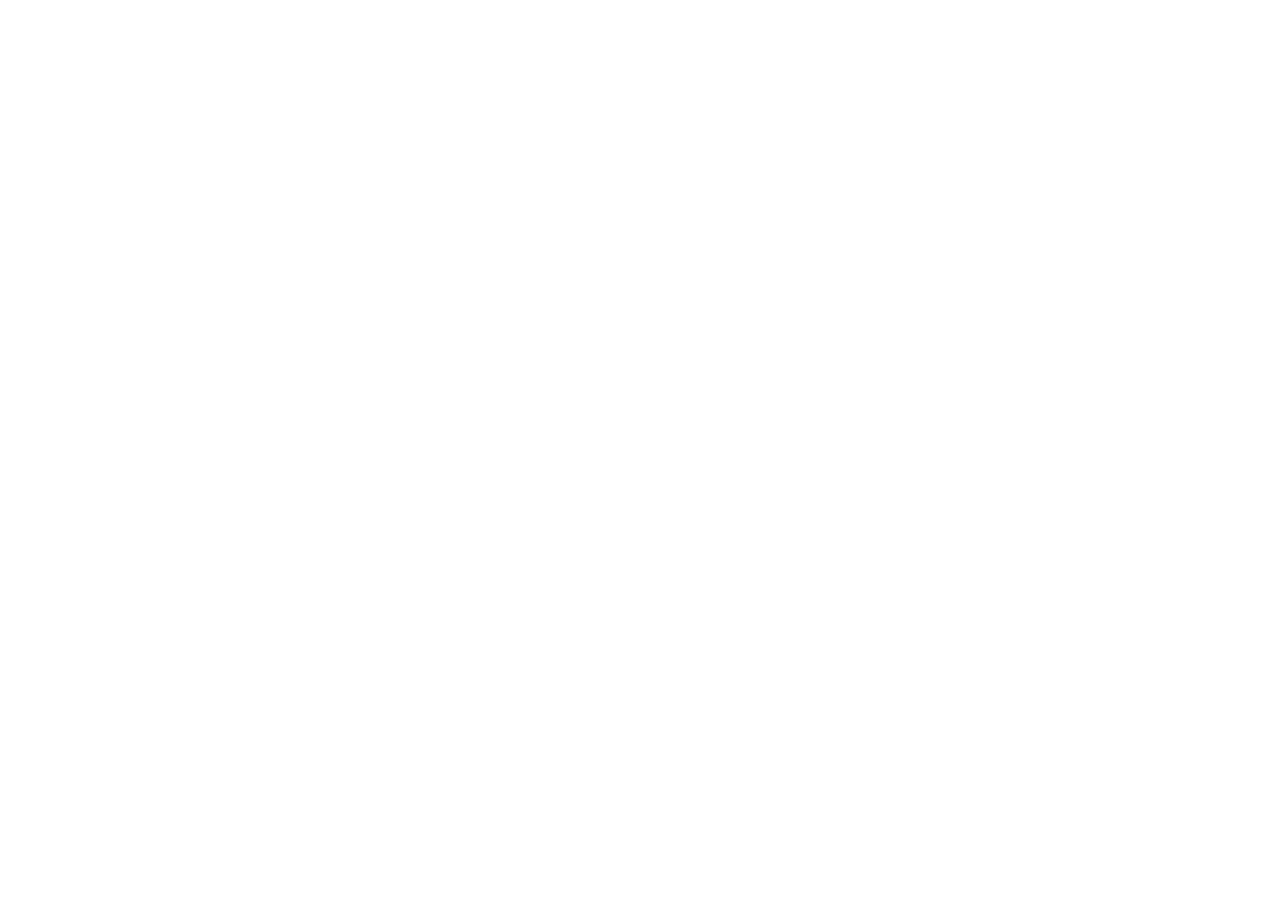
==== page/descripcionPokemon.html @ 5a1c394a "agregamos estructura de pagina pokeDex" ====
<!DOCTYPE html>
<html lang="es">
<head>
    <meta charset="UTF-8">
    <meta http-equiv="X-UA-Compatible" content="IE=edge">
    <meta name="viewport" content="width=device-width, initial-scale=1.0">
    <meta name="description" content="pagina de PokeDex">
    <meta name="keybords" content="Pokemon, pikachu, ash, pokedex, agregar mas  ">
    <meta name="author" content="Rusco German André, Garcia Moya Priscila Belen, Ramos Emilia Belen, Romero Uro, Juan Gerardo">
    <title>PokeDex</title>
</head>
<body>
    <header></header>
    <main></main>
    <footer></footer>
</body>
</html>
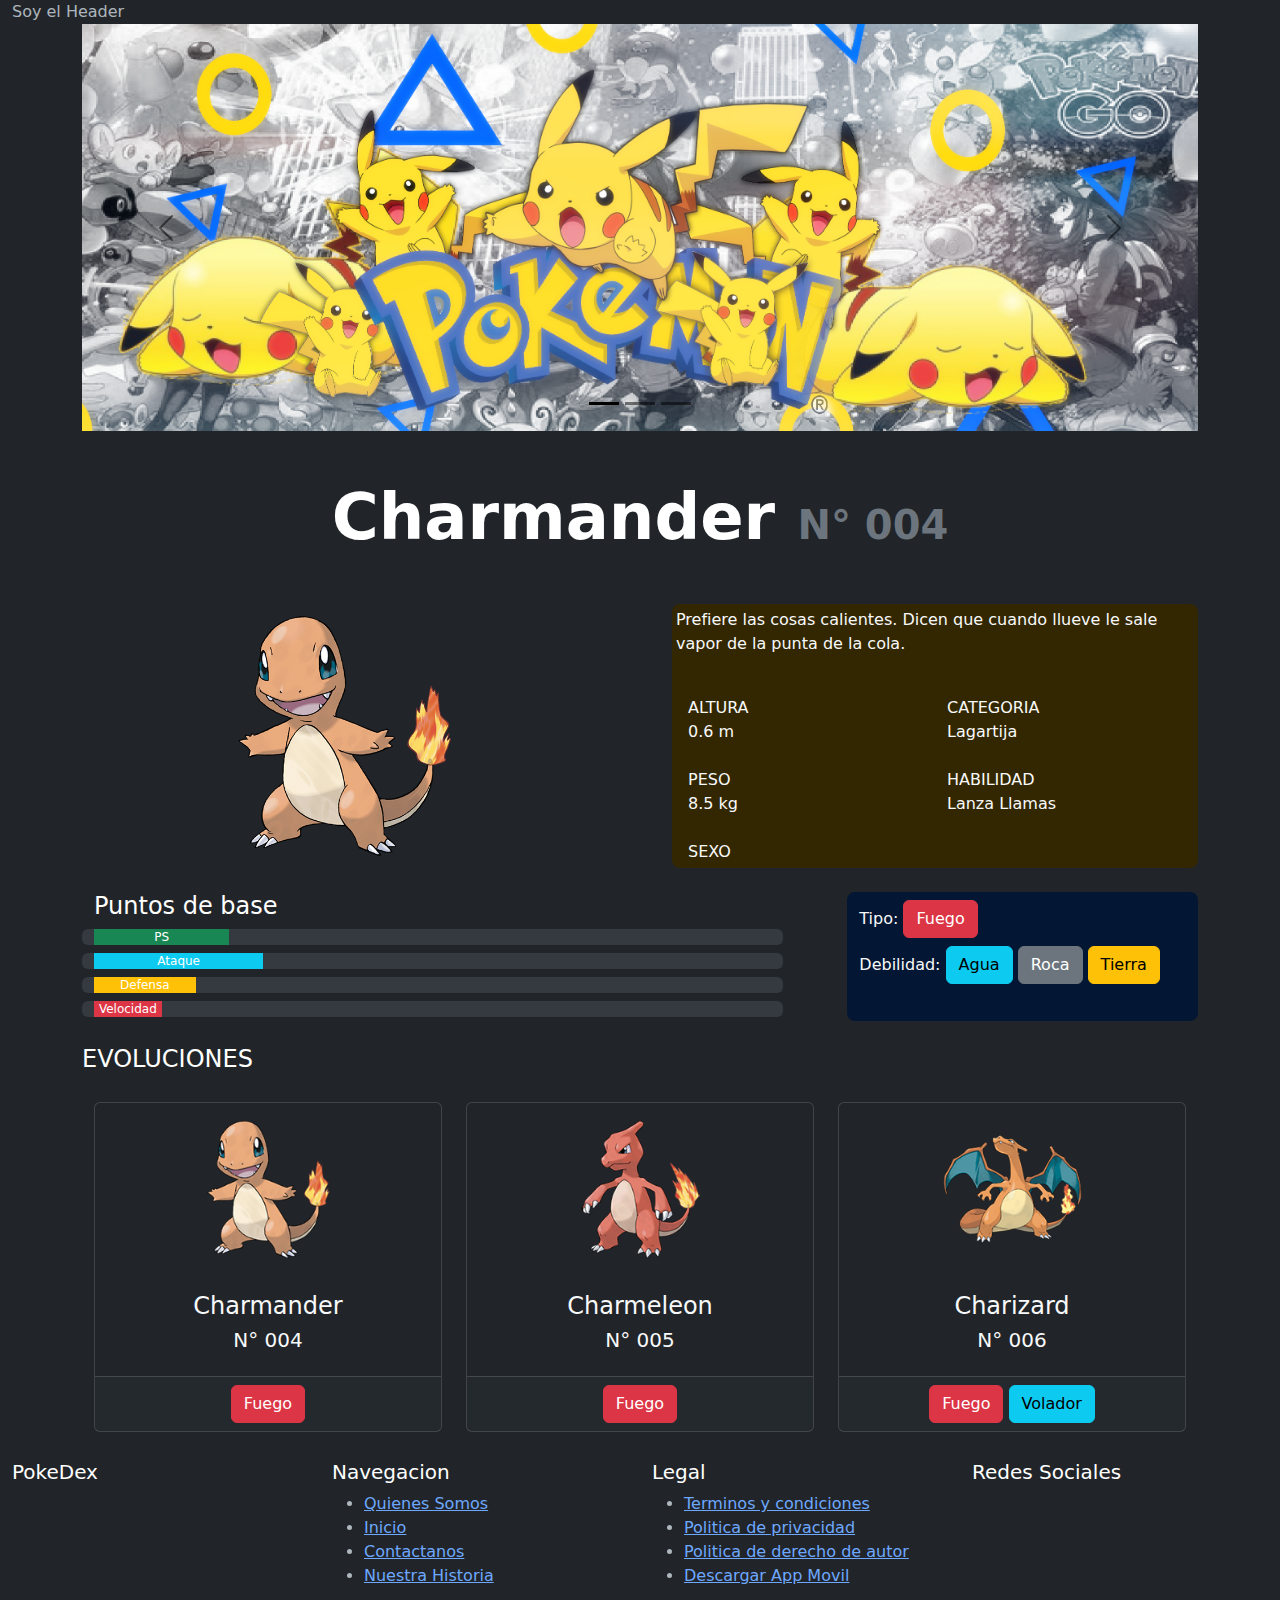
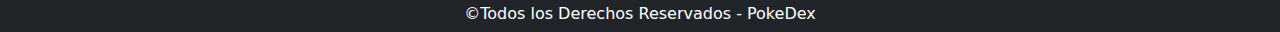
==== commit b3888984: "agregando Banner, los detalles del pokemon, animación pasando por su imagen y sus evoluciones" ====
--- a/page/descripcionPokemon.html
+++ b/page/descripcionPokemon.html
@@ -1,17 +1,346 @@
 <!DOCTYPE html>
-<html lang="es">
-<head>
-    <meta charset="UTF-8">
-    <meta http-equiv="X-UA-Compatible" content="IE=edge">
-    <meta name="viewport" content="width=device-width, initial-scale=1.0">
-    <meta name="description" content="pagina de PokeDex">
-    <meta name="keybords" content="Pokemon, pikachu, ash, pokedex, agregar mas  ">
-    <meta name="author" content="Rusco German André, Garcia Moya Priscila Belen, Ramos Emilia Belen, Romero Uro, Juan Gerardo">
+<html lang="es" data-bs-theme="dark">
+  <head>
+    <meta charset="UTF-8" />
+    <meta http-equiv="X-UA-Compatible" content="IE=edge" />
+    <meta name="viewport" content="width=device-width, initial-scale=1.0" />
+    <meta name="description" content="pagina de PokeDex" />
+    <meta
+      name="keybords"
+      content="Pokemon, pikachu, ash, pokedex, agregar mas  "
+    />
+    <meta
+      name="author"
+      content="Rusco German André, Garcia Moya Priscila Belen, Ramos Emilia Belen, Romero Uro, Juan Gerardo"
+    />
     <title>PokeDex</title>
-</head>
-<body>
-    <header></header>
-    <main></main>
-    <footer></footer>
-</body>
-</html>+    <link rel="stylesheet" href="/css/bootstrap.min.css" />
+    <link rel="stylesheet" href="/css/styles.css" />
+  </head>
+  <body>
+    <header class="container-fluid">Soy el Header</header>
+
+    <main class="container">
+      <!--Carrousel-->
+      <section id="carousel" class="carousel slide">
+        <div class="carousel-indicators">
+          <button
+            type="button"
+            data-bs-target="#carousel"
+            data-bs-slide-to="0"
+            class="active"
+            aria-current="true"
+            aria-label="Slide 1"
+          ></button>
+          <button
+            type="button"
+            data-bs-target="#carousel"
+            data-bs-slide-to="1"
+            aria-label="Slide 2"
+          ></button>
+          <button
+            type="button"
+            data-bs-target="#carousel"
+            data-bs-slide-to="2"
+            aria-label="Slide 3"
+          ></button>
+        </div>
+        <div class="carousel-inner">
+          <div class="carousel-item active">
+            <img
+              src="/img/detallesPokemonCharmander/carrousel2.png"
+              class="d-block w-100 card-img"
+              alt="imagen banner 1"
+            />
+          </div>
+          <div class="carousel-item">
+            <img
+              src="/img/detallesPokemonCharmander/carrousel1.jpg"
+              class="d-block w-100 card-img"
+              alt="imagen banner 2"
+            />
+          </div>
+          <div class="carousel-item">
+            <img
+              src="/img/detallesPokemonCharmander/carrousel3.jpg"
+              class="d-block w-100 card-img"
+              alt="imagen banner 3"
+            />
+          </div>
+        </div>
+        <button
+          class="carousel-control-prev"
+          type="button"
+          data-bs-target="#carousel"
+          data-bs-slide="prev"
+        >
+          <span class="carousel-control-prev-icon" aria-hidden="true"></span>
+          <span class="visually-hidden">Previous</span>
+        </button>
+        <button
+          class="carousel-control-next"
+          type="button"
+          data-bs-target="#carousel"
+          data-bs-slide="next"
+        >
+          <span class="carousel-control-next-icon" aria-hidden="true"></span>
+          <span class="visually-hidden">Next</span>
+        </button>
+      </section>
+      <h2 class="pokemon-heading">
+        Charmander
+        <span class="text-secondary text-secondary fs-1"> N° 004</span>
+      </h2>
+      <section class="pokemon-grid mb-4">
+        <div class="hoverable">
+          <img
+            class="card-img img-charmander"
+            src="/img/detallesPokemonCharmander/charmander.png"
+            alt="imagen pokemon"
+          />
+        </div>
+        <article
+          class="pokemon-contenido text-light bg-warning-subtle rounded-3 p-1"
+        >
+          <p>
+            Prefiere las cosas calientes. Dicen que cuando llueve le sale vapor
+            de la punta de la cola.
+          </p>
+
+          <div class="container text-start">
+            <div class="row">
+              <div class="col-6">
+                <p class="d-block mb-0 mt-4 text-uppercase">
+                  Altura <i class="bi bi-rulers"></i>
+                </p>
+                0.6 m
+              </div>
+              <div class="col-6">
+                <p class="d-block mb-0 mt-4 text-uppercase">Categoria</p>
+                Lagartija
+              </div>
+
+              <div class="w-100"></div>
+
+              <div class="col-6">
+                <p class="d-block mb-0 mt-4 text-uppercase">
+                  Peso <i class="bi bi-calendar"></i>
+                </p>
+                8.5 kg
+              </div>
+              <div class="col-6">
+                <p class="d-block mb-0 mt-4 text-uppercase">Habilidad</p>
+                Lanza Llamas
+              </div>
+              <div class="w-100"></div>
+              <div class="col-12">
+                <p class="d-block mb-0 mt-4 text-uppercase">Sexo</p>
+                <i class="bi bi-gender-female"></i>
+                <i class="bi bi-gender-male"></i>
+              </div>
+            </div>
+          </div>
+        </article>
+      </section>
+      <section class="pokemonSkills-grid text-light">
+        <article class="container">
+          <h4>Puntos de base</h4>
+          <div class="row">
+            <div
+              class="progress col-12 mb-1"
+              role="progressbar"
+              aria-label="Success example"
+              aria-valuenow="25"
+              aria-valuemin="0"
+              aria-valuemax="100"
+            >
+              <div class="progress-bar bg-success" style="width: 20%">PS</div>
+            </div>
+            <div
+              class="progress col-12 my-1"
+              role="progressbar"
+              aria-label="Info example"
+              aria-valuenow="50"
+              aria-valuemin="0"
+              aria-valuemax="100"
+            >
+              <div class="progress-bar bg-info" style="width: 25%">Ataque</div>
+            </div>
+            <div
+              class="progress col-12 my-1"
+              role="progressbar"
+              aria-label="Warning example"
+              aria-valuenow="75"
+              aria-valuemin="0"
+              aria-valuemax="100"
+            >
+              <div class="progress-bar bg-warning" style="width: 15%">
+                Defensa
+              </div>
+            </div>
+            <div
+              class="progress col-12 my-1"
+              role="progressbar"
+              aria-label="Danger example"
+              aria-valuenow="100"
+              aria-valuemin="0"
+              aria-valuemax="100"
+            >
+              <div class="progress-bar bg-danger" style="width: 10%">
+                Velocidad
+              </div>
+            </div>
+          </div>
+        </article>
+        <article class="pokemon-contenido rounded-3 bg-primary-subtle">
+          <div class="container text-start">
+            <div class="row">
+              <div class="col-12">
+                <p class="d-block mb-0 mt-2">
+                  Tipo:
+                  <input
+                    class="btn btn-danger sinCursor"
+                    type="button"
+                    value="Fuego"
+                  />
+                </p>
+              </div>
+
+              <div class="w-100"></div>
+
+              <div class="col-12">
+                <p class="d-block mb-0 mt-2">
+                  Debilidad:
+                  <input
+                    class="btn btn-info sinCursor"
+                    type="button"
+                    value="Agua"
+                  />
+                  <input
+                    class="btn btn-secondary sinCursor"
+                    type="button"
+                    value="Roca"
+                  />
+                  <input
+                    class="btn btn-warning sinCursor"
+                    type="button"
+                    value="Tierra"
+                  />
+                </p>
+              </div>
+            </div>
+          </div>
+        </article>
+      </section>
+
+      <section class="card-group text-center mb-4">
+        <h4 class="mt-4 mb-5 text-uppercase">Evoluciones</h4>
+        <div class="container">
+          <div class="row g-4">
+            <article class="col-12 col-sm-6 col-lg-4 my-1">
+              <div class="card">
+                <img
+                  src="/img/detallesPokemonCharmander/charmanderEvolucion.png"
+                  class="card-img-top img-evoluciones"
+                  alt="imagen charmander evolucion"
+                />
+                <div class="card-body">
+                  <h4 class="card-title text-light">Charmander</h4>
+                  <h5 class="text-light">N° 004</h5>
+                </div>
+                <div class="card-footer">
+                  <input
+                    class="btn btn-danger sinCursor"
+                    type="button"
+                    value="Fuego"
+                  />
+                </div>
+              </div>
+            </article>
+            <article class="col-12 col-sm-6 col-lg-4 my-1">
+              <div class="card">
+                <img
+                  src="/img/detallesPokemonCharmander/charmeleonEvolucion.png"
+                  class="card-img-top img-evoluciones"
+                  alt="imagen charmeleon evolucion"
+                />
+                <div class="card-body">
+                  <h4 class="card-title text-light">Charmeleon</h4>
+                  <h5 class="text-light">N° 005</h5>
+                </div>
+                <div class="card-footer">
+                  <input
+                    class="btn btn-danger sinCursor"
+                    type="button"
+                    value="Fuego"
+                  />
+                </div>
+              </div>
+            </article>
+            <article class="col-12 col-sm-6 col-lg-4 my-1">
+              <div class="card">
+                <img
+                  src="/img/detallesPokemonCharmander/charizardEvolucion.png"
+                  class="card-img-top img-evoluciones"
+                  alt="imagen charizard evolucion"
+                />
+                <div class="card-body">
+                  <h4 class="card-title text-light">Charizard</h4>
+                  <h5 class="text-light">N° 006</h5>
+                </div>
+                <div class="card-footer">
+                  <input
+                    class="btn btn-danger sinCursor"
+                    type="button"
+                    value="Fuego"
+                  />
+                  <input
+                    class="btn btn-info sinCursor"
+                    type="button"
+                    value="Volador"
+                  />
+                </div>
+              </div>
+            </article>
+          </div>
+        </div>
+      </section>
+    </main>
+    <footer>
+      <article class="container-fluid">
+        <aside class="row" id="cuerpoFooter">
+          <div class="col-xl-3">
+            <p class="h5">PokeDex</p>
+          </div>
+          <div class="col-xl-3">
+            <p class="h5">Navegacion</p>
+            <ul>
+              <li><a href="/page/quienesSomos.html">Quienes Somos</a></li>
+              <li><a href="/index.html">Inicio</a></li>
+              <li><a href="/page/error404.html">Contactanos</a></li>
+              <li><a href="/page/error404.html">Nuestra Historia</a></li>
+            </ul>
+          </div>
+          <div class="col-xl-3">
+            <p class="h5">Legal</p>
+            <ul>
+              <li><a href="/page/error404.html">Terminos y condiciones</a></li>
+              <li><a href="/page/error404.html">Politica de privacidad</a></li>
+              <li>
+                <a href="/page/error404.html">Politica de derecho de autor</a>
+              </li>
+              <li><a href="/page/error404.html">Descargar App Movil</a></li>
+            </ul>
+          </div>
+          <div class="col-xl-3">
+            <p class="h5">Redes Sociales</p>
+          </div>
+        </aside>
+        <aside class="row" id="copyrightFooter">
+          <p class="h6">&copy;Todos los Derechos Reservados - PokeDex</p>
+        </aside>
+      </article>
+    </footer>
+    <script src="/js/bootstrap.min.js"></script>
+  </body>
+</html>
--- a/css/styles.css
+++ b/css/styles.css
@@ -0,0 +1,100 @@
+body {
+  display: flex;
+  flex-direction: column;
+  min-height: 100vh;
+}
+
+main {
+  flex-grow: 1;
+}
+#Error404 {
+  display: flex;
+  justify-content: center;
+}
+#Error404 img {
+  width: 100%;
+  object-fit: cover;
+}
+#copyrightFooter {
+  text-align: center;
+  color: aliceblue;
+}
+
+/*================== Gerardo ===================================*/
+.sinCursor {
+  cursor: not-allowed;
+  pointer-events: none;
+}
+
+.card-img {
+  width: 100%;
+  object-fit: cover;
+}
+.img-charmander {
+  max-width: 70%;
+  margin: 0 auto;
+  display: none;
+}
+.img-evoluciones {
+  max-width: 50%;
+  margin: 0 auto;
+}
+[class*='-heading'] {
+  font-size: 4rem;
+  text-align: center;
+  font-weight: 700;
+  color: white;
+  margin: 3rem 0;
+}
+
+.pokemon-grid {
+  display: grid;
+  grid-template-columns: repeat(2, 1fr);
+  align-items: top;
+  gap: 4rem;
+}
+
+.pokemonSkills-grid {
+  display: grid;
+  grid-template-columns: 2fr 1fr;
+  align-items: top;
+  gap: 4rem;
+}
+
+.hoverable {
+  display: inline-block;
+  background: center url('/img/detallesPokemonCharmander/charmander.png')
+    no-repeat;
+  background-size: contain;
+}
+
+@media all and (min-width: 280px) and (max-width: 768px) {
+  .carousel {
+    display: none;
+  }
+  [class*='-heading'] {
+    font-size: 4rem;
+    text-align: center;
+    align-items: center;
+    font-weight: 400;
+    color: red;
+    margin: 3rem 0;
+  }
+  .pokemon-grid {
+    grid-template-columns: repeat(1, 1fr);
+  }
+  .pokemonSkills-grid {
+    grid-template-columns: repeat(1, 1fr);
+  }
+  .img-charmander {
+    max-width: 100%;
+    display: block;
+  }
+}
+
+@media all and (min-width: 769px) {
+  .hoverable:hover {
+    background-image: url('/img/detallesPokemonCharmander/lanzallamasCharmander.gif');
+  }
+}
+/*================== FIN Gerardo =================================*/
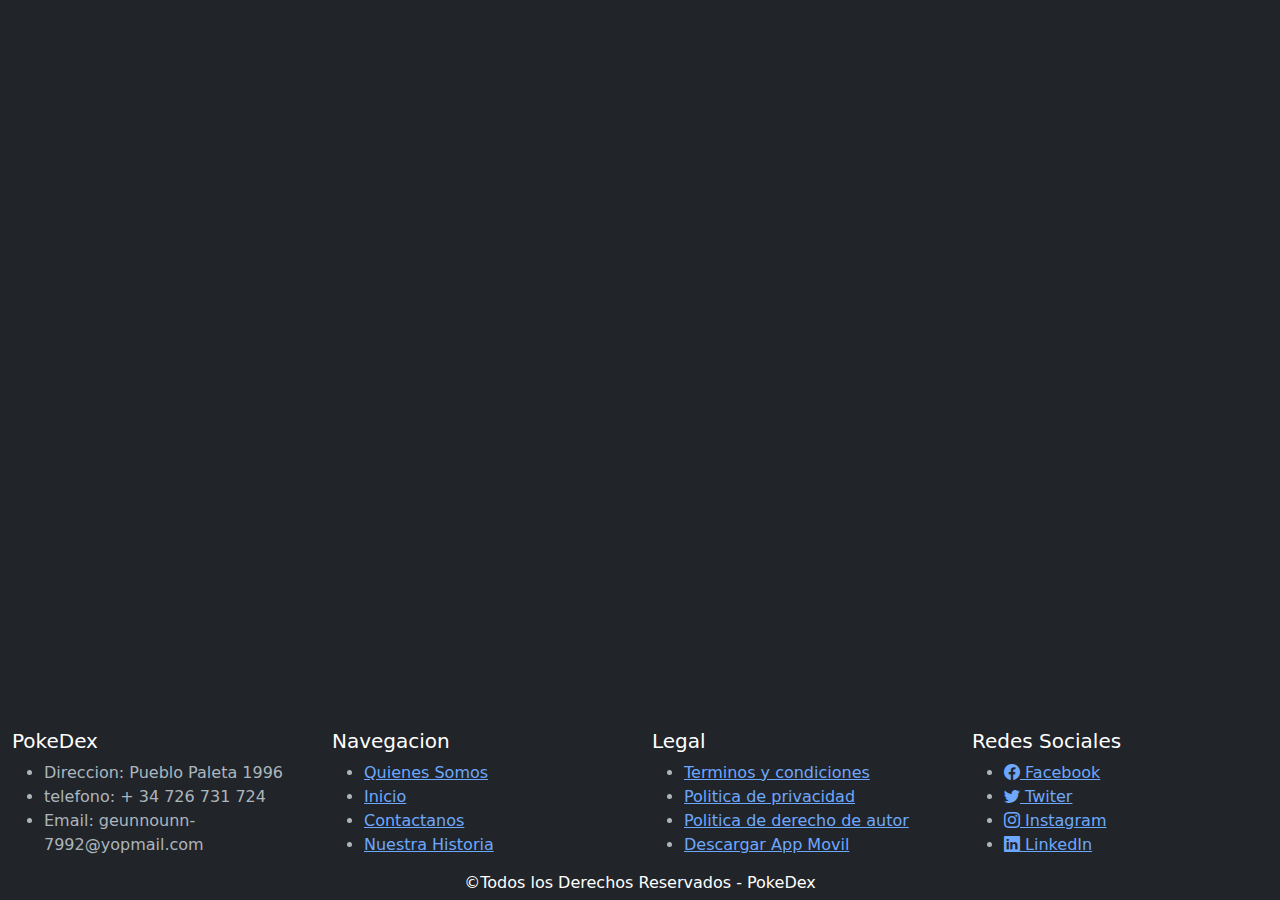
==== commit f6e321d3: "se agrego a todas las paginas el footer , dentro del footer se encuentran link que se dirigen al ind" ====
--- a/page/descripcionPokemon.html
+++ b/page/descripcionPokemon.html
@@ -1,346 +1,64 @@
 <!DOCTYPE html>
 <html lang="es" data-bs-theme="dark">
-  <head>
-    <meta charset="UTF-8" />
-    <meta http-equiv="X-UA-Compatible" content="IE=edge" />
-    <meta name="viewport" content="width=device-width, initial-scale=1.0" />
-    <meta name="description" content="pagina de PokeDex" />
-    <meta
-      name="keybords"
-      content="Pokemon, pikachu, ash, pokedex, agregar mas  "
-    />
-    <meta
-      name="author"
-      content="Rusco German André, Garcia Moya Priscila Belen, Ramos Emilia Belen, Romero Uro, Juan Gerardo"
-    />
+<head>
+    <meta charset="UTF-8">
+    <meta http-equiv="X-UA-Compatible" content="IE=edge">
+    <meta name="viewport" content="width=device-width, initial-scale=1.0">
+    <meta name="description" content="pagina de PokeDex">
+    <meta name="keybords" content="Pokemon, pikachu, ash, pokedex, agregar mas  ">
+    <meta name="author" content="Rusco German André, Garcia Moya Priscila Belen, Ramos Emilia Belen, Romero Uro, Juan Gerardo">
+    <link rel="stylesheet" href="/css/bootstrap.min.css" />
+    <link rel="stylesheet" href="https://cdn.jsdelivr.net/npm/bootstrap-icons@1.10.3/font/bootstrap-icons.css">
+    <link rel="stylesheet" href="/css/styles.css" />
     <title>PokeDex</title>
-    <link rel="stylesheet" href="/css/bootstrap.min.css" />
-    <link rel="stylesheet" href="/css/styles.css" />
-  </head>
-  <body>
-    <header class="container-fluid">Soy el Header</header>
-
-    <main class="container">
-      <!--Carrousel-->
-      <section id="carousel" class="carousel slide">
-        <div class="carousel-indicators">
-          <button
-            type="button"
-            data-bs-target="#carousel"
-            data-bs-slide-to="0"
-            class="active"
-            aria-current="true"
-            aria-label="Slide 1"
-          ></button>
-          <button
-            type="button"
-            data-bs-target="#carousel"
-            data-bs-slide-to="1"
-            aria-label="Slide 2"
-          ></button>
-          <button
-            type="button"
-            data-bs-target="#carousel"
-            data-bs-slide-to="2"
-            aria-label="Slide 3"
-          ></button>
-        </div>
-        <div class="carousel-inner">
-          <div class="carousel-item active">
-            <img
-              src="/img/detallesPokemonCharmander/carrousel2.png"
-              class="d-block w-100 card-img"
-              alt="imagen banner 1"
-            />
-          </div>
-          <div class="carousel-item">
-            <img
-              src="/img/detallesPokemonCharmander/carrousel1.jpg"
-              class="d-block w-100 card-img"
-              alt="imagen banner 2"
-            />
-          </div>
-          <div class="carousel-item">
-            <img
-              src="/img/detallesPokemonCharmander/carrousel3.jpg"
-              class="d-block w-100 card-img"
-              alt="imagen banner 3"
-            />
-          </div>
-        </div>
-        <button
-          class="carousel-control-prev"
-          type="button"
-          data-bs-target="#carousel"
-          data-bs-slide="prev"
-        >
-          <span class="carousel-control-prev-icon" aria-hidden="true"></span>
-          <span class="visually-hidden">Previous</span>
-        </button>
-        <button
-          class="carousel-control-next"
-          type="button"
-          data-bs-target="#carousel"
-          data-bs-slide="next"
-        >
-          <span class="carousel-control-next-icon" aria-hidden="true"></span>
-          <span class="visually-hidden">Next</span>
-        </button>
-      </section>
-      <h2 class="pokemon-heading">
-        Charmander
-        <span class="text-secondary text-secondary fs-1"> N° 004</span>
-      </h2>
-      <section class="pokemon-grid mb-4">
-        <div class="hoverable">
-          <img
-            class="card-img img-charmander"
-            src="/img/detallesPokemonCharmander/charmander.png"
-            alt="imagen pokemon"
-          />
-        </div>
-        <article
-          class="pokemon-contenido text-light bg-warning-subtle rounded-3 p-1"
-        >
-          <p>
-            Prefiere las cosas calientes. Dicen que cuando llueve le sale vapor
-            de la punta de la cola.
-          </p>
-
-          <div class="container text-start">
-            <div class="row">
-              <div class="col-6">
-                <p class="d-block mb-0 mt-4 text-uppercase">
-                  Altura <i class="bi bi-rulers"></i>
-                </p>
-                0.6 m
-              </div>
-              <div class="col-6">
-                <p class="d-block mb-0 mt-4 text-uppercase">Categoria</p>
-                Lagartija
-              </div>
-
-              <div class="w-100"></div>
-
-              <div class="col-6">
-                <p class="d-block mb-0 mt-4 text-uppercase">
-                  Peso <i class="bi bi-calendar"></i>
-                </p>
-                8.5 kg
-              </div>
-              <div class="col-6">
-                <p class="d-block mb-0 mt-4 text-uppercase">Habilidad</p>
-                Lanza Llamas
-              </div>
-              <div class="w-100"></div>
-              <div class="col-12">
-                <p class="d-block mb-0 mt-4 text-uppercase">Sexo</p>
-                <i class="bi bi-gender-female"></i>
-                <i class="bi bi-gender-male"></i>
-              </div>
-            </div>
-          </div>
-        </article>
-      </section>
-      <section class="pokemonSkills-grid text-light">
-        <article class="container">
-          <h4>Puntos de base</h4>
-          <div class="row">
-            <div
-              class="progress col-12 mb-1"
-              role="progressbar"
-              aria-label="Success example"
-              aria-valuenow="25"
-              aria-valuemin="0"
-              aria-valuemax="100"
-            >
-              <div class="progress-bar bg-success" style="width: 20%">PS</div>
-            </div>
-            <div
-              class="progress col-12 my-1"
-              role="progressbar"
-              aria-label="Info example"
-              aria-valuenow="50"
-              aria-valuemin="0"
-              aria-valuemax="100"
-            >
-              <div class="progress-bar bg-info" style="width: 25%">Ataque</div>
-            </div>
-            <div
-              class="progress col-12 my-1"
-              role="progressbar"
-              aria-label="Warning example"
-              aria-valuenow="75"
-              aria-valuemin="0"
-              aria-valuemax="100"
-            >
-              <div class="progress-bar bg-warning" style="width: 15%">
-                Defensa
-              </div>
-            </div>
-            <div
-              class="progress col-12 my-1"
-              role="progressbar"
-              aria-label="Danger example"
-              aria-valuenow="100"
-              aria-valuemin="0"
-              aria-valuemax="100"
-            >
-              <div class="progress-bar bg-danger" style="width: 10%">
-                Velocidad
-              </div>
-            </div>
-          </div>
-        </article>
-        <article class="pokemon-contenido rounded-3 bg-primary-subtle">
-          <div class="container text-start">
-            <div class="row">
-              <div class="col-12">
-                <p class="d-block mb-0 mt-2">
-                  Tipo:
-                  <input
-                    class="btn btn-danger sinCursor"
-                    type="button"
-                    value="Fuego"
-                  />
-                </p>
-              </div>
-
-              <div class="w-100"></div>
-
-              <div class="col-12">
-                <p class="d-block mb-0 mt-2">
-                  Debilidad:
-                  <input
-                    class="btn btn-info sinCursor"
-                    type="button"
-                    value="Agua"
-                  />
-                  <input
-                    class="btn btn-secondary sinCursor"
-                    type="button"
-                    value="Roca"
-                  />
-                  <input
-                    class="btn btn-warning sinCursor"
-                    type="button"
-                    value="Tierra"
-                  />
-                </p>
-              </div>
-            </div>
-          </div>
-        </article>
-      </section>
-
-      <section class="card-group text-center mb-4">
-        <h4 class="mt-4 mb-5 text-uppercase">Evoluciones</h4>
-        <div class="container">
-          <div class="row g-4">
-            <article class="col-12 col-sm-6 col-lg-4 my-1">
-              <div class="card">
-                <img
-                  src="/img/detallesPokemonCharmander/charmanderEvolucion.png"
-                  class="card-img-top img-evoluciones"
-                  alt="imagen charmander evolucion"
-                />
-                <div class="card-body">
-                  <h4 class="card-title text-light">Charmander</h4>
-                  <h5 class="text-light">N° 004</h5>
-                </div>
-                <div class="card-footer">
-                  <input
-                    class="btn btn-danger sinCursor"
-                    type="button"
-                    value="Fuego"
-                  />
-                </div>
-              </div>
+</head>
+<body>
+    <header></header>
+    <main></main>
+    <footer>
+        <section class="container-fluid">
+            <article  class="row" id="cuerpoFooter">
+                <aside class="col-xl-3  col-sm-3 col-md-3">
+                    <p class="h5">PokeDex</p>
+                    <ul>
+                      <li>Direccion: Pueblo Paleta 1996</li>
+                      <li> telefono: + 34 726 731 724</li>
+                      <li>Email: geunnounn-7992@yopmail.com</li>
+                    </ul>
+                </aside>
+                <aside class="col-xl-3 col-sm-3 col-md-3">
+                    <p class="h5"> Navegacion</p>
+                    <ul>
+                        <li><a href="./quienesSomos.html">Quienes Somos</a></li>
+                        <li><a href="../index.html">Inicio</a></li>
+                        <li><a href="./error404.html">Contactanos</a></li>
+                        <li><a href="./error404.html">Nuestra Historia</a></li>
+                    </ul>
+                </aside>
+                <aside class="col-xl-3 col-sm-3 col-md-3">
+                    <p class="h5">Legal</p>
+                    <ul>
+                        <li><a href="./error404.html">Terminos y condiciones</a></li>
+                        <li><a href="./error404.html">Politica de privacidad</a></li>
+                        <li><a href="./error404.html">Politica de derecho de autor</a></li>
+                        <li><a href="./error404.html">Descargar App Movil</a></li>
+                    </ul>
+                </aside>
+                <aside class="col-xl-3 col-sm-3 col-md-3">
+                    <p class="h5">Redes Sociales</p>
+                        <ul>
+                      <li><a href="./error404.html"><i class="bi bi-facebook"></i> Facebook</a></li>
+                      <li><a href="./error404.html"><i class="bi bi-twitter"></i> Twiter</a></li>
+                      <li><a href="./error404.html"><i class="bi bi-instagram"></i> Instagram</a></li>
+                      <li><a href="./error404.html"><i class="bi bi-linkedin"></i> LinkedIn</a></li>
+                    </ul>
+                </aside>
             </article>
-            <article class="col-12 col-sm-6 col-lg-4 my-1">
-              <div class="card">
-                <img
-                  src="/img/detallesPokemonCharmander/charmeleonEvolucion.png"
-                  class="card-img-top img-evoluciones"
-                  alt="imagen charmeleon evolucion"
-                />
-                <div class="card-body">
-                  <h4 class="card-title text-light">Charmeleon</h4>
-                  <h5 class="text-light">N° 005</h5>
-                </div>
-                <div class="card-footer">
-                  <input
-                    class="btn btn-danger sinCursor"
-                    type="button"
-                    value="Fuego"
-                  />
-                </div>
-              </div>
+            <article  class="row" id="copyrightFooter">
+               <p class="h6"> &copy;Todos los Derechos Reservados - PokeDex </p> 
             </article>
-            <article class="col-12 col-sm-6 col-lg-4 my-1">
-              <div class="card">
-                <img
-                  src="/img/detallesPokemonCharmander/charizardEvolucion.png"
-                  class="card-img-top img-evoluciones"
-                  alt="imagen charizard evolucion"
-                />
-                <div class="card-body">
-                  <h4 class="card-title text-light">Charizard</h4>
-                  <h5 class="text-light">N° 006</h5>
-                </div>
-                <div class="card-footer">
-                  <input
-                    class="btn btn-danger sinCursor"
-                    type="button"
-                    value="Fuego"
-                  />
-                  <input
-                    class="btn btn-info sinCursor"
-                    type="button"
-                    value="Volador"
-                  />
-                </div>
-              </div>
-            </article>
-          </div>
-        </div>
-      </section>
-    </main>
-    <footer>
-      <article class="container-fluid">
-        <aside class="row" id="cuerpoFooter">
-          <div class="col-xl-3">
-            <p class="h5">PokeDex</p>
-          </div>
-          <div class="col-xl-3">
-            <p class="h5">Navegacion</p>
-            <ul>
-              <li><a href="/page/quienesSomos.html">Quienes Somos</a></li>
-              <li><a href="/index.html">Inicio</a></li>
-              <li><a href="/page/error404.html">Contactanos</a></li>
-              <li><a href="/page/error404.html">Nuestra Historia</a></li>
-            </ul>
-          </div>
-          <div class="col-xl-3">
-            <p class="h5">Legal</p>
-            <ul>
-              <li><a href="/page/error404.html">Terminos y condiciones</a></li>
-              <li><a href="/page/error404.html">Politica de privacidad</a></li>
-              <li>
-                <a href="/page/error404.html">Politica de derecho de autor</a>
-              </li>
-              <li><a href="/page/error404.html">Descargar App Movil</a></li>
-            </ul>
-          </div>
-          <div class="col-xl-3">
-            <p class="h5">Redes Sociales</p>
-          </div>
-        </aside>
-        <aside class="row" id="copyrightFooter">
-          <p class="h6">&copy;Todos los Derechos Reservados - PokeDex</p>
-        </aside>
-      </article>
+        </section>
     </footer>
-    <script src="/js/bootstrap.min.js"></script>
-  </body>
-</html>
+    <script src="../js/bootstrap.min.js"></script>
+</body>
+</html>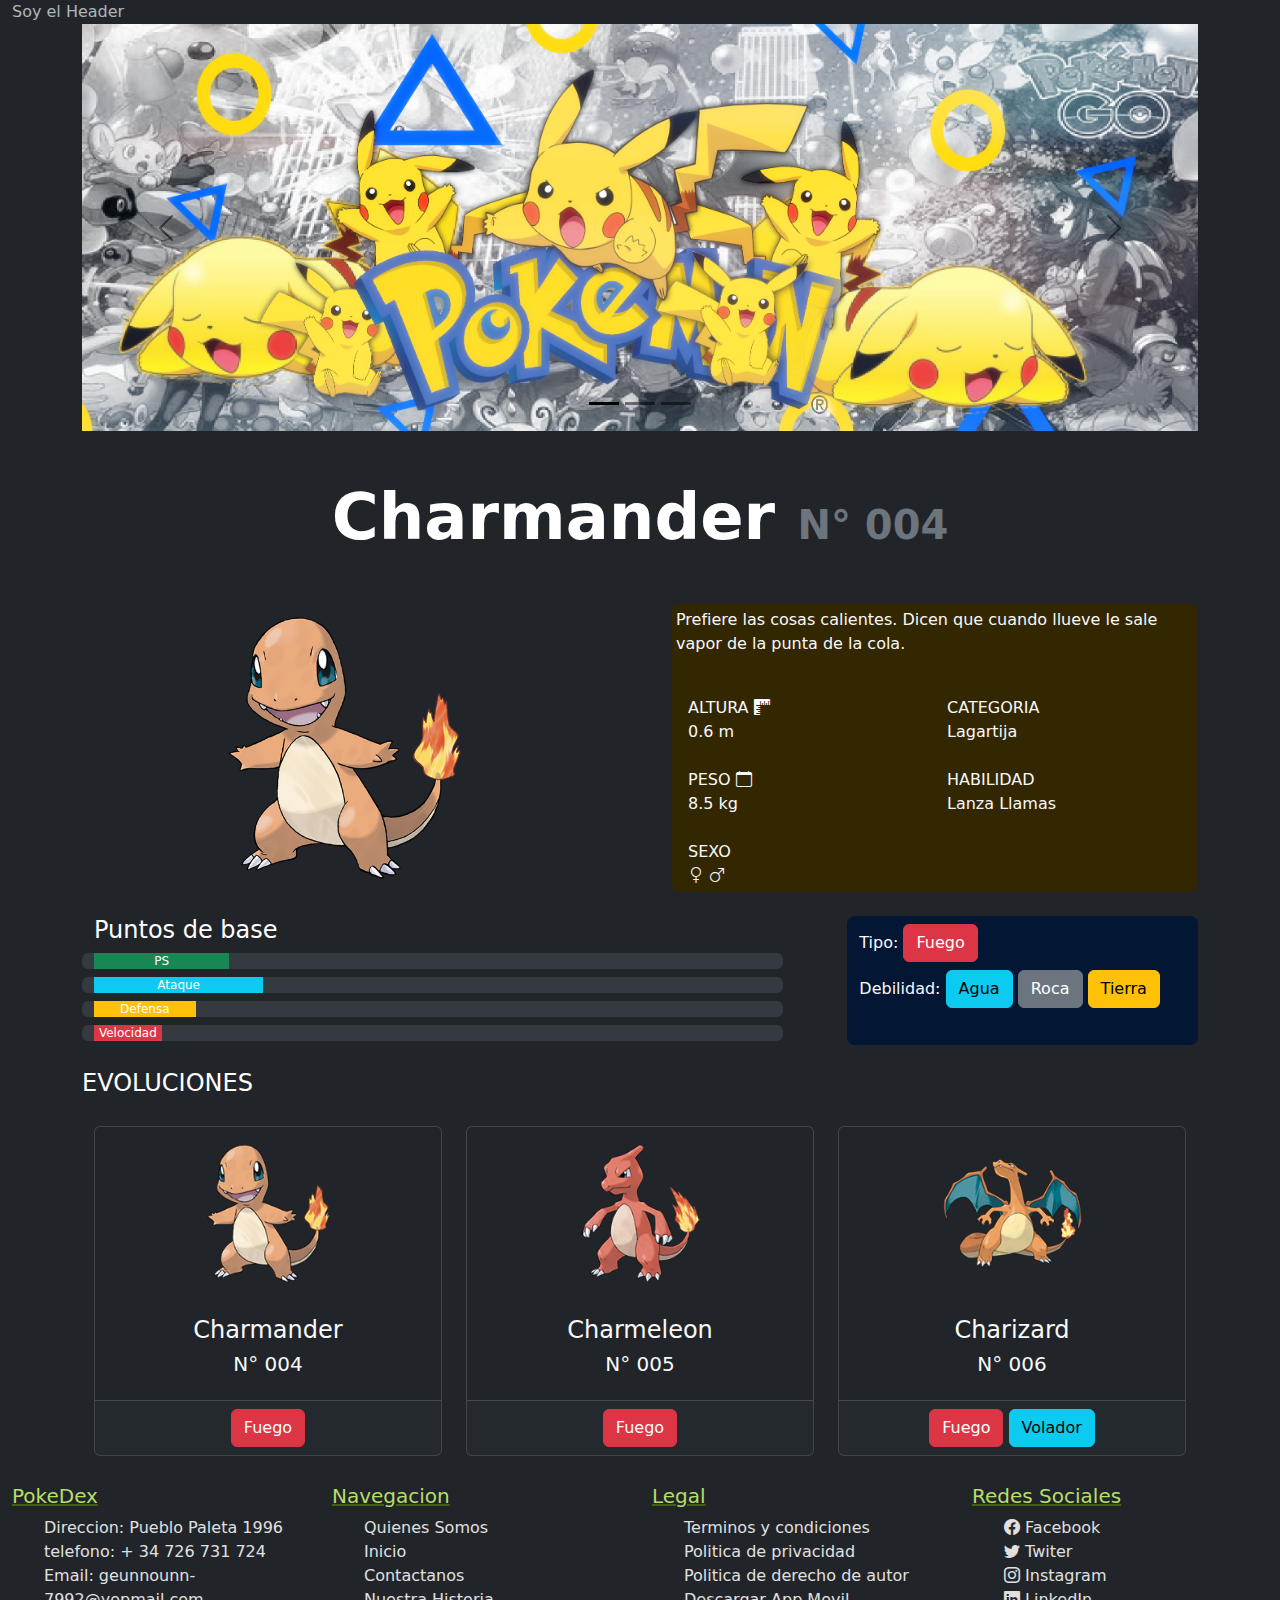
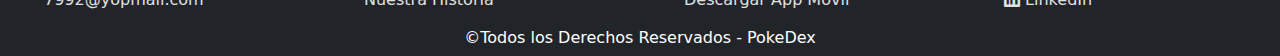
==== commit 66791f6a: "Merge branch 'dev' into footer" ====
--- a/page/descripcionPokemon.html
+++ b/page/descripcionPokemon.html
@@ -1,21 +1,312 @@
 <!DOCTYPE html>
 <html lang="es" data-bs-theme="dark">
-<head>
-    <meta charset="UTF-8">
-    <meta http-equiv="X-UA-Compatible" content="IE=edge">
-    <meta name="viewport" content="width=device-width, initial-scale=1.0">
-    <meta name="description" content="pagina de PokeDex">
-    <meta name="keybords" content="Pokemon, pikachu, ash, pokedex, agregar mas  ">
-    <meta name="author" content="Rusco German André, Garcia Moya Priscila Belen, Ramos Emilia Belen, Romero Uro, Juan Gerardo">
+  <head>
+    <meta charset="UTF-8" />
+    <meta http-equiv="X-UA-Compatible" content="IE=edge" />
+    <meta name="viewport" content="width=device-width, initial-scale=1.0" />
+    <meta name="description" content="pagina de PokeDex" />
+    <meta
+      name="keybords"
+      content="Pokemon, pikachu, ash, pokedex, agregar mas  "
+    />
+    <meta
+      name="author"
+      content="Rusco German André, Garcia Moya Priscila Belen, Ramos Emilia Belen, Romero Uro, Juan Gerardo"
+    />
+    <title>PokeDex</title>
     <link rel="stylesheet" href="/css/bootstrap.min.css" />
-    <link rel="stylesheet" href="https://cdn.jsdelivr.net/npm/bootstrap-icons@1.10.3/font/bootstrap-icons.css">
     <link rel="stylesheet" href="/css/styles.css" />
-    <title>PokeDex</title>
-</head>
-<body>
-    <header></header>
-    <main></main>
-    <footer>
+  </head>
+  <body>
+    <header class="container-fluid">Soy el Header</header>
+
+    <main class="container">
+      <!--Carrousel-->
+      <section id="carousel" class="carousel slide">
+        <div class="carousel-indicators">
+          <button
+            type="button"
+            data-bs-target="#carousel"
+            data-bs-slide-to="0"
+            class="active"
+            aria-current="true"
+            aria-label="Slide 1"
+          ></button>
+          <button
+            type="button"
+            data-bs-target="#carousel"
+            data-bs-slide-to="1"
+            aria-label="Slide 2"
+          ></button>
+          <button
+            type="button"
+            data-bs-target="#carousel"
+            data-bs-slide-to="2"
+            aria-label="Slide 3"
+          ></button>
+        </div>
+        <div class="carousel-inner">
+          <div class="carousel-item active">
+            <img
+              src="/img/detallesPokemonCharmander/carrousel2.png"
+              class="d-block w-100 card-img"
+              alt="imagen banner 1"
+            />
+          </div>
+          <div class="carousel-item">
+            <img
+              src="/img/detallesPokemonCharmander/carrousel1.jpg"
+              class="d-block w-100 card-img"
+              alt="imagen banner 2"
+            />
+          </div>
+          <div class="carousel-item">
+            <img
+              src="/img/detallesPokemonCharmander/carrousel3.jpg"
+              class="d-block w-100 card-img"
+              alt="imagen banner 3"
+            />
+          </div>
+        </div>
+        <button
+          class="carousel-control-prev"
+          type="button"
+          data-bs-target="#carousel"
+          data-bs-slide="prev"
+        >
+          <span class="carousel-control-prev-icon" aria-hidden="true"></span>
+          <span class="visually-hidden">Previous</span>
+        </button>
+        <button
+          class="carousel-control-next"
+          type="button"
+          data-bs-target="#carousel"
+          data-bs-slide="next"
+        >
+          <span class="carousel-control-next-icon" aria-hidden="true"></span>
+          <span class="visually-hidden">Next</span>
+        </button>
+      </section>
+      <h2 class="pokemon-heading">
+        Charmander
+        <span class="text-secondary text-secondary fs-1"> N° 004</span>
+      </h2>
+      <section class="pokemon-grid mb-4">
+        <div class="hoverable">
+          <img
+            class="card-img img-charmander"
+            src="/img/detallesPokemonCharmander/charmander.png"
+            alt="imagen pokemon"
+          />
+        </div>
+        <article
+          class="pokemon-contenido text-light bg-warning-subtle rounded-3 p-1"
+        >
+          <p>
+            Prefiere las cosas calientes. Dicen que cuando llueve le sale vapor
+            de la punta de la cola.
+          </p>
+
+          <div class="container text-start">
+            <div class="row">
+              <div class="col-6">
+                <p class="d-block mb-0 mt-4 text-uppercase">
+                  Altura <i class="bi bi-rulers"></i>
+                </p>
+                0.6 m
+              </div>
+              <div class="col-6">
+                <p class="d-block mb-0 mt-4 text-uppercase">Categoria</p>
+                Lagartija
+              </div>
+
+              <div class="w-100"></div>
+
+              <div class="col-6">
+                <p class="d-block mb-0 mt-4 text-uppercase">
+                  Peso <i class="bi bi-calendar"></i>
+                </p>
+                8.5 kg
+              </div>
+              <div class="col-6">
+                <p class="d-block mb-0 mt-4 text-uppercase">Habilidad</p>
+                Lanza Llamas
+              </div>
+              <div class="w-100"></div>
+              <div class="col-12">
+                <p class="d-block mb-0 mt-4 text-uppercase">Sexo</p>
+                <i class="bi bi-gender-female"></i>
+                <i class="bi bi-gender-male"></i>
+              </div>
+            </div>
+          </div>
+        </article>
+      </section>
+      <section class="pokemonSkills-grid text-light">
+        <article class="container">
+          <h4>Puntos de base</h4>
+          <div class="row">
+            <div
+              class="progress col-12 mb-1"
+              role="progressbar"
+              aria-label="Success example"
+              aria-valuenow="25"
+              aria-valuemin="0"
+              aria-valuemax="100"
+            >
+              <div class="progress-bar bg-success" style="width: 20%">PS</div>
+            </div>
+            <div
+              class="progress col-12 my-1"
+              role="progressbar"
+              aria-label="Info example"
+              aria-valuenow="50"
+              aria-valuemin="0"
+              aria-valuemax="100"
+            >
+              <div class="progress-bar bg-info" style="width: 25%">Ataque</div>
+            </div>
+            <div
+              class="progress col-12 my-1"
+              role="progressbar"
+              aria-label="Warning example"
+              aria-valuenow="75"
+              aria-valuemin="0"
+              aria-valuemax="100"
+            >
+              <div class="progress-bar bg-warning" style="width: 15%">
+                Defensa
+              </div>
+            </div>
+            <div
+              class="progress col-12 my-1"
+              role="progressbar"
+              aria-label="Danger example"
+              aria-valuenow="100"
+              aria-valuemin="0"
+              aria-valuemax="100"
+            >
+              <div class="progress-bar bg-danger" style="width: 10%">
+                Velocidad
+              </div>
+            </div>
+          </div>
+        </article>
+        <article class="pokemon-contenido rounded-3 bg-primary-subtle">
+          <div class="container text-start">
+            <div class="row">
+              <div class="col-12">
+                <p class="d-block mb-0 mt-2">
+                  Tipo:
+                  <input
+                    class="btn btn-danger sinCursor"
+                    type="button"
+                    value="Fuego"
+                  />
+                </p>
+              </div>
+
+              <div class="w-100"></div>
+
+              <div class="col-12">
+                <p class="d-block mb-0 mt-2">
+                  Debilidad:
+                  <input
+                    class="btn btn-info sinCursor"
+                    type="button"
+                    value="Agua"
+                  />
+                  <input
+                    class="btn btn-secondary sinCursor"
+                    type="button"
+                    value="Roca"
+                  />
+                  <input
+                    class="btn btn-warning sinCursor"
+                    type="button"
+                    value="Tierra"
+                  />
+                </p>
+              </div>
+            </div>
+          </div>
+        </article>
+      </section>
+
+      <section class="card-group text-center mb-4">
+        <h4 class="mt-4 mb-5 text-uppercase">Evoluciones</h4>
+        <div class="container">
+          <div class="row g-4">
+            <article class="col-12 col-sm-6 col-lg-4 my-1">
+              <div class="card">
+                <img
+                  src="/img/detallesPokemonCharmander/charmanderEvolucion.png"
+                  class="card-img-top img-evoluciones"
+                  alt="imagen charmander evolucion"
+                />
+                <div class="card-body">
+                  <h4 class="card-title text-light">Charmander</h4>
+                  <h5 class="text-light">N° 004</h5>
+                </div>
+                <div class="card-footer">
+                  <input
+                    class="btn btn-danger sinCursor"
+                    type="button"
+                    value="Fuego"
+                  />
+                </div>
+              </div>
+            </article>
+            <article class="col-12 col-sm-6 col-lg-4 my-1">
+              <div class="card">
+                <img
+                  src="/img/detallesPokemonCharmander/charmeleonEvolucion.png"
+                  class="card-img-top img-evoluciones"
+                  alt="imagen charmeleon evolucion"
+                />
+                <div class="card-body">
+                  <h4 class="card-title text-light">Charmeleon</h4>
+                  <h5 class="text-light">N° 005</h5>
+                </div>
+                <div class="card-footer">
+                  <input
+                    class="btn btn-danger sinCursor"
+                    type="button"
+                    value="Fuego"
+                  />
+                </div>
+              </div>
+            </article>
+            <article class="col-12 col-sm-6 col-lg-4 my-1">
+              <div class="card">
+                <img
+                  src="/img/detallesPokemonCharmander/charizardEvolucion.png"
+                  class="card-img-top img-evoluciones"
+                  alt="imagen charizard evolucion"
+                />
+                <div class="card-body">
+                  <h4 class="card-title text-light">Charizard</h4>
+                  <h5 class="text-light">N° 006</h5>
+                </div>
+                <div class="card-footer">
+                  <input
+                    class="btn btn-danger sinCursor"
+                    type="button"
+                    value="Fuego"
+                  />
+                  <input
+                    class="btn btn-info sinCursor"
+                    type="button"
+                    value="Volador"
+                  />
+                </div>
+              </div>
+            </article>
+          </div>
+        </div>
+      </section>
+    </main>
+       <footer>
         <section class="container-fluid">
             <article  class="row" id="cuerpoFooter">
                 <aside class="col-xl-3  col-sm-3 col-md-3">
@@ -59,6 +350,7 @@
             </article>
         </section>
     </footer>
-    <script src="../js/bootstrap.min.js"></script>
-</body>
-</html>+    <script src="/js/bootstrap.min.js"></script>
+  </body>
+</html>
+
--- a/css/styles.css
+++ b/css/styles.css
@@ -1,9 +1,10 @@
+/*#e88c68 #692108 #c7551b #eebd3b #f5ba42 #e0e0e0 #762334 #b7de68 #416111 #629b27*/
+@import url("https://cdn.jsdelivr.net/npm/bootstrap-icons@1.10.3/font/bootstrap-icons.css");
 body {
   display: flex;
   flex-direction: column;
   min-height: 100vh;
 }
-
 main {
   flex-grow: 1;
 }
@@ -17,8 +18,20 @@
 }
 #copyrightFooter {
   text-align: center;
-  color: aliceblue;
+  color: #e0e0e0;
 }
+#cuerpoFooter .h5 {
+  color: #b7de68;
+ text-decoration:underline #416111
+}
+#cuerpoFooter li a,li{
+  text-decoration: none ;
+  color: #e0e0e0;
+}
+#cuerpoFooter ul {
+  list-style: none;
+}
+
 
 /*================== Gerardo ===================================*/
 .sinCursor {
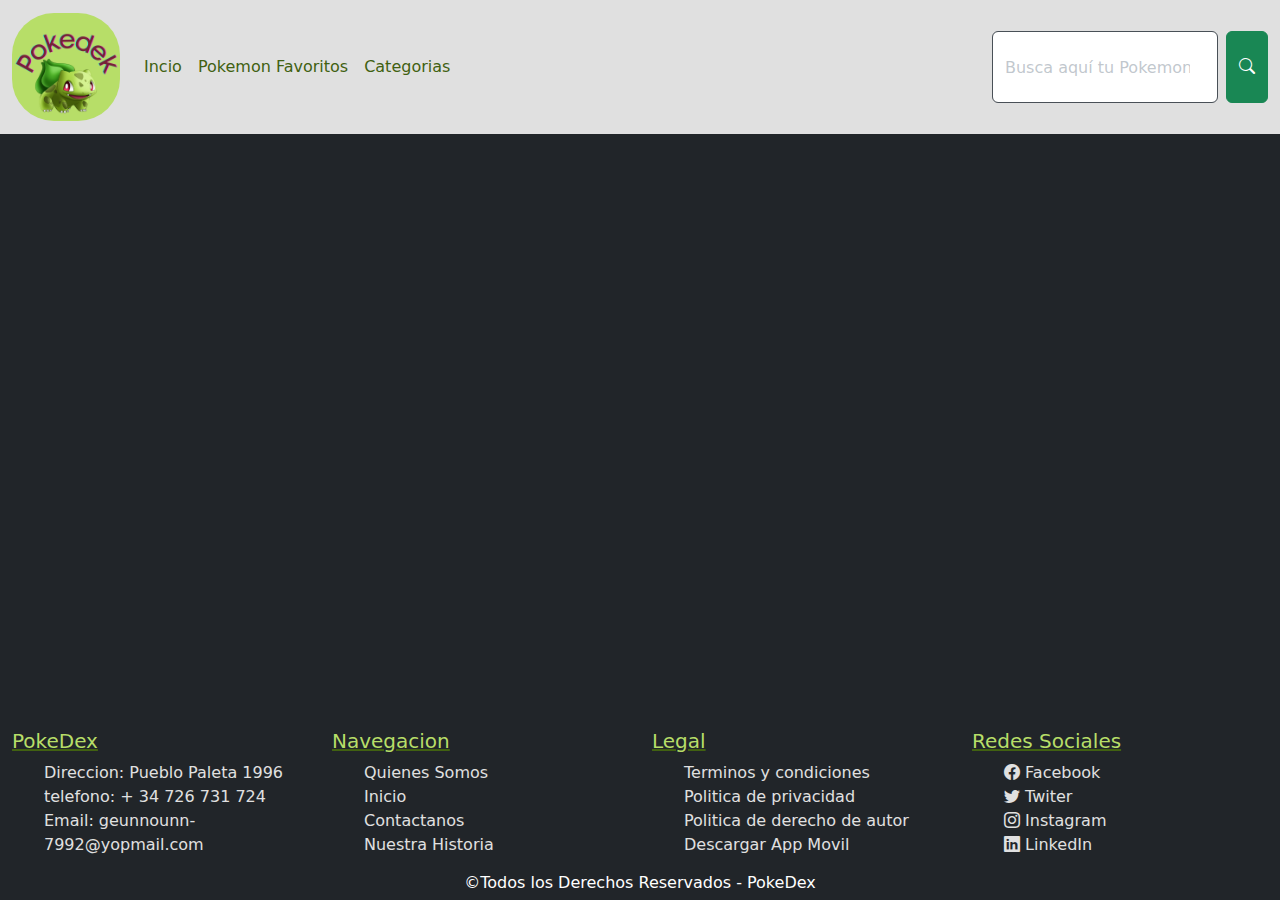
==== commit e511301c: "se agregaron los navbar en todas las paginas y se agrego la pagina error 404" ====
--- a/page/descripcionPokemon.html
+++ b/page/descripcionPokemon.html
@@ -1,312 +1,47 @@
 <!DOCTYPE html>
 <html lang="es" data-bs-theme="dark">
-  <head>
-    <meta charset="UTF-8" />
-    <meta http-equiv="X-UA-Compatible" content="IE=edge" />
-    <meta name="viewport" content="width=device-width, initial-scale=1.0" />
-    <meta name="description" content="pagina de PokeDex" />
-    <meta
-      name="keybords"
-      content="Pokemon, pikachu, ash, pokedex, agregar mas  "
-    />
-    <meta
-      name="author"
-      content="Rusco German André, Garcia Moya Priscila Belen, Ramos Emilia Belen, Romero Uro, Juan Gerardo"
-    />
+<head>
+    <meta charset="UTF-8">
+    <meta http-equiv="X-UA-Compatible" content="IE=edge">
+    <meta name="viewport" content="width=device-width, initial-scale=1.0">
+    <meta name="description" content="pagina de PokeDex">
+    <meta name="keybords" content="Pokemon, pikachu, ash, pokedex, agregar mas  ">
+    <meta name="author" content="Rusco German André, Garcia Moya Priscila Belen, Ramos Emilia Belen, Romero Uro, Juan Gerardo">
+    <link rel="stylesheet" href="/css/bootstrap.min.css" />
+    <link rel="stylesheet" href="https://cdn.jsdelivr.net/npm/bootstrap-icons@1.10.3/font/bootstrap-icons.css">
+    <link rel="stylesheet" href="/css/styles.css" />
     <title>PokeDex</title>
-    <link rel="stylesheet" href="/css/bootstrap.min.css" />
-    <link rel="stylesheet" href="/css/styles.css" />
-  </head>
-  <body>
-    <header class="container-fluid">Soy el Header</header>
-
-    <main class="container">
-      <!--Carrousel-->
-      <section id="carousel" class="carousel slide">
-        <div class="carousel-indicators">
-          <button
-            type="button"
-            data-bs-target="#carousel"
-            data-bs-slide-to="0"
-            class="active"
-            aria-current="true"
-            aria-label="Slide 1"
-          ></button>
-          <button
-            type="button"
-            data-bs-target="#carousel"
-            data-bs-slide-to="1"
-            aria-label="Slide 2"
-          ></button>
-          <button
-            type="button"
-            data-bs-target="#carousel"
-            data-bs-slide-to="2"
-            aria-label="Slide 3"
-          ></button>
-        </div>
-        <div class="carousel-inner">
-          <div class="carousel-item active">
-            <img
-              src="/img/detallesPokemonCharmander/carrousel2.png"
-              class="d-block w-100 card-img"
-              alt="imagen banner 1"
-            />
-          </div>
-          <div class="carousel-item">
-            <img
-              src="/img/detallesPokemonCharmander/carrousel1.jpg"
-              class="d-block w-100 card-img"
-              alt="imagen banner 2"
-            />
-          </div>
-          <div class="carousel-item">
-            <img
-              src="/img/detallesPokemonCharmander/carrousel3.jpg"
-              class="d-block w-100 card-img"
-              alt="imagen banner 3"
-            />
-          </div>
-        </div>
-        <button
-          class="carousel-control-prev"
-          type="button"
-          data-bs-target="#carousel"
-          data-bs-slide="prev"
-        >
-          <span class="carousel-control-prev-icon" aria-hidden="true"></span>
-          <span class="visually-hidden">Previous</span>
-        </button>
-        <button
-          class="carousel-control-next"
-          type="button"
-          data-bs-target="#carousel"
-          data-bs-slide="next"
-        >
-          <span class="carousel-control-next-icon" aria-hidden="true"></span>
-          <span class="visually-hidden">Next</span>
-        </button>
-      </section>
-      <h2 class="pokemon-heading">
-        Charmander
-        <span class="text-secondary text-secondary fs-1"> N° 004</span>
-      </h2>
-      <section class="pokemon-grid mb-4">
-        <div class="hoverable">
-          <img
-            class="card-img img-charmander"
-            src="/img/detallesPokemonCharmander/charmander.png"
-            alt="imagen pokemon"
-          />
-        </div>
-        <article
-          class="pokemon-contenido text-light bg-warning-subtle rounded-3 p-1"
-        >
-          <p>
-            Prefiere las cosas calientes. Dicen que cuando llueve le sale vapor
-            de la punta de la cola.
-          </p>
-
-          <div class="container text-start">
-            <div class="row">
-              <div class="col-6">
-                <p class="d-block mb-0 mt-4 text-uppercase">
-                  Altura <i class="bi bi-rulers"></i>
-                </p>
-                0.6 m
-              </div>
-              <div class="col-6">
-                <p class="d-block mb-0 mt-4 text-uppercase">Categoria</p>
-                Lagartija
-              </div>
-
-              <div class="w-100"></div>
-
-              <div class="col-6">
-                <p class="d-block mb-0 mt-4 text-uppercase">
-                  Peso <i class="bi bi-calendar"></i>
-                </p>
-                8.5 kg
-              </div>
-              <div class="col-6">
-                <p class="d-block mb-0 mt-4 text-uppercase">Habilidad</p>
-                Lanza Llamas
-              </div>
-              <div class="w-100"></div>
-              <div class="col-12">
-                <p class="d-block mb-0 mt-4 text-uppercase">Sexo</p>
-                <i class="bi bi-gender-female"></i>
-                <i class="bi bi-gender-male"></i>
-              </div>
-            </div>
-          </div>
-        </article>
-      </section>
-      <section class="pokemonSkills-grid text-light">
-        <article class="container">
-          <h4>Puntos de base</h4>
-          <div class="row">
-            <div
-              class="progress col-12 mb-1"
-              role="progressbar"
-              aria-label="Success example"
-              aria-valuenow="25"
-              aria-valuemin="0"
-              aria-valuemax="100"
-            >
-              <div class="progress-bar bg-success" style="width: 20%">PS</div>
-            </div>
-            <div
-              class="progress col-12 my-1"
-              role="progressbar"
-              aria-label="Info example"
-              aria-valuenow="50"
-              aria-valuemin="0"
-              aria-valuemax="100"
-            >
-              <div class="progress-bar bg-info" style="width: 25%">Ataque</div>
-            </div>
-            <div
-              class="progress col-12 my-1"
-              role="progressbar"
-              aria-label="Warning example"
-              aria-valuenow="75"
-              aria-valuemin="0"
-              aria-valuemax="100"
-            >
-              <div class="progress-bar bg-warning" style="width: 15%">
-                Defensa
-              </div>
-            </div>
-            <div
-              class="progress col-12 my-1"
-              role="progressbar"
-              aria-label="Danger example"
-              aria-valuenow="100"
-              aria-valuemin="0"
-              aria-valuemax="100"
-            >
-              <div class="progress-bar bg-danger" style="width: 10%">
-                Velocidad
-              </div>
-            </div>
-          </div>
-        </article>
-        <article class="pokemon-contenido rounded-3 bg-primary-subtle">
-          <div class="container text-start">
-            <div class="row">
-              <div class="col-12">
-                <p class="d-block mb-0 mt-2">
-                  Tipo:
-                  <input
-                    class="btn btn-danger sinCursor"
-                    type="button"
-                    value="Fuego"
-                  />
-                </p>
-              </div>
-
-              <div class="w-100"></div>
-
-              <div class="col-12">
-                <p class="d-block mb-0 mt-2">
-                  Debilidad:
-                  <input
-                    class="btn btn-info sinCursor"
-                    type="button"
-                    value="Agua"
-                  />
-                  <input
-                    class="btn btn-secondary sinCursor"
-                    type="button"
-                    value="Roca"
-                  />
-                  <input
-                    class="btn btn-warning sinCursor"
-                    type="button"
-                    value="Tierra"
-                  />
-                </p>
-              </div>
-            </div>
-          </div>
-        </article>
-      </section>
-
-      <section class="card-group text-center mb-4">
-        <h4 class="mt-4 mb-5 text-uppercase">Evoluciones</h4>
-        <div class="container">
-          <div class="row g-4">
-            <article class="col-12 col-sm-6 col-lg-4 my-1">
-              <div class="card">
-                <img
-                  src="/img/detallesPokemonCharmander/charmanderEvolucion.png"
-                  class="card-img-top img-evoluciones"
-                  alt="imagen charmander evolucion"
-                />
-                <div class="card-body">
-                  <h4 class="card-title text-light">Charmander</h4>
-                  <h5 class="text-light">N° 004</h5>
-                </div>
-                <div class="card-footer">
-                  <input
-                    class="btn btn-danger sinCursor"
-                    type="button"
-                    value="Fuego"
-                  />
-                </div>
-              </div>
-            </article>
-            <article class="col-12 col-sm-6 col-lg-4 my-1">
-              <div class="card">
-                <img
-                  src="/img/detallesPokemonCharmander/charmeleonEvolucion.png"
-                  class="card-img-top img-evoluciones"
-                  alt="imagen charmeleon evolucion"
-                />
-                <div class="card-body">
-                  <h4 class="card-title text-light">Charmeleon</h4>
-                  <h5 class="text-light">N° 005</h5>
-                </div>
-                <div class="card-footer">
-                  <input
-                    class="btn btn-danger sinCursor"
-                    type="button"
-                    value="Fuego"
-                  />
-                </div>
-              </div>
-            </article>
-            <article class="col-12 col-sm-6 col-lg-4 my-1">
-              <div class="card">
-                <img
-                  src="/img/detallesPokemonCharmander/charizardEvolucion.png"
-                  class="card-img-top img-evoluciones"
-                  alt="imagen charizard evolucion"
-                />
-                <div class="card-body">
-                  <h4 class="card-title text-light">Charizard</h4>
-                  <h5 class="text-light">N° 006</h5>
-                </div>
-                <div class="card-footer">
-                  <input
-                    class="btn btn-danger sinCursor"
-                    type="button"
-                    value="Fuego"
-                  />
-                  <input
-                    class="btn btn-info sinCursor"
-                    type="button"
-                    value="Volador"
-                  />
-                </div>
-              </div>
-            </article>
-          </div>
-        </div>
-      </section>
-    </main>
-       <footer>
+</head>
+<body>
+    <header>
+        <nav class="navbar navbar-expand-lg navbar-light" id="navBar-PokeDex">
+            <section class="container-fluid">
+              <a class="navbar-brand" href="../index.html" ><img src="/img/logoPokedek.png" alt="logoPokedek" ></a>
+              <button class="navbar-toggler" type="button" data-bs-toggle="collapse" data-bs-target="#navbarSupportedContent" aria-controls="navbarSupportedContent" aria-expanded="false" aria-label="Toggle navigation">
+                <span class="navbar-toggler-icon"></span>
+              </button>
+              <article  class="collapse navbar-collapse" id="navbarSupportedContent">
+                <ul class="navbar-nav me-auto mb-2 mb-lg-0">
+                  <li class="nav-item">
+                    <a class="nav-link active" aria-current="page" href="../index.html">Incio</a>
+                  </li>
+                  <li class="nav-item">
+                    <a class="nav-link" href="/page/error404.html">Pokemon  Favoritos</a>
+                  </li>
+                  <li class="nav-item">
+                    <a class="nav-link "  href="/page/error404.html">Categorias</a>
+                  </li>
+                </ul>
+                <form class="d-flex">
+                  <input class="form-control me-2" type="search" placeholder="Busca aquí tu Pokemon" aria-label="Search">
+                  <button class="btn btn-success" type="submit"><i class="bi bi-search"></i></button>
+                </form>
+              </article>
+            </section>
+          </nav>
+    </header>
+    <main></main>
+    <footer>
         <section class="container-fluid">
             <article  class="row" id="cuerpoFooter">
                 <aside class="col-xl-3  col-sm-3 col-md-3">
@@ -350,7 +85,6 @@
             </article>
         </section>
     </footer>
-    <script src="/js/bootstrap.min.js"></script>
-  </body>
-</html>
-
+    <script src="../js/bootstrap.min.js"></script>
+</body>
+</html>--- a/css/styles.css
+++ b/css/styles.css
@@ -13,8 +13,11 @@
   justify-content: center;
 }
 #Error404 img {
-  width: 100%;
+  width: 97%;
   object-fit: cover;
+  display: block;
+  margin: auto;
+  
 }
 #copyrightFooter {
   text-align: center;
@@ -31,83 +34,22 @@
 #cuerpoFooter ul {
   list-style: none;
 }
-
-
-/*================== Gerardo ===================================*/
-.sinCursor {
-  cursor: not-allowed;
-  pointer-events: none;
+#navBar-PokeDex{
+  background-color: #e0e0e0;
+ color: #b7de68;
+}
+.navbar-brand img{
+ padding: 0px;
+ margin: 0px;
+ height: 12vh;
+ border-radius: 42px;
 }
 
-.card-img {
-  width: 100%;
-  object-fit: cover;
+#navbarSupportedContent input{
+background-color: #ffffff;
+height: 8vh;
 }
-.img-charmander {
-  max-width: 70%;
-  margin: 0 auto;
-  display: none;
-}
-.img-evoluciones {
-  max-width: 50%;
-  margin: 0 auto;
-}
-[class*='-heading'] {
-  font-size: 4rem;
-  text-align: center;
-  font-weight: 700;
-  color: white;
-  margin: 3rem 0;
+#navbarSupportedContent ul li a {
+  color: #416111;
 }
 
-.pokemon-grid {
-  display: grid;
-  grid-template-columns: repeat(2, 1fr);
-  align-items: top;
-  gap: 4rem;
-}
-
-.pokemonSkills-grid {
-  display: grid;
-  grid-template-columns: 2fr 1fr;
-  align-items: top;
-  gap: 4rem;
-}
-
-.hoverable {
-  display: inline-block;
-  background: center url('/img/detallesPokemonCharmander/charmander.png')
-    no-repeat;
-  background-size: contain;
-}
-
-@media all and (min-width: 280px) and (max-width: 768px) {
-  .carousel {
-    display: none;
-  }
-  [class*='-heading'] {
-    font-size: 4rem;
-    text-align: center;
-    align-items: center;
-    font-weight: 400;
-    color: red;
-    margin: 3rem 0;
-  }
-  .pokemon-grid {
-    grid-template-columns: repeat(1, 1fr);
-  }
-  .pokemonSkills-grid {
-    grid-template-columns: repeat(1, 1fr);
-  }
-  .img-charmander {
-    max-width: 100%;
-    display: block;
-  }
-}
-
-@media all and (min-width: 769px) {
-  .hoverable:hover {
-    background-image: url('/img/detallesPokemonCharmander/lanzallamasCharmander.gif');
-  }
-}
-/*================== FIN Gerardo =================================*/
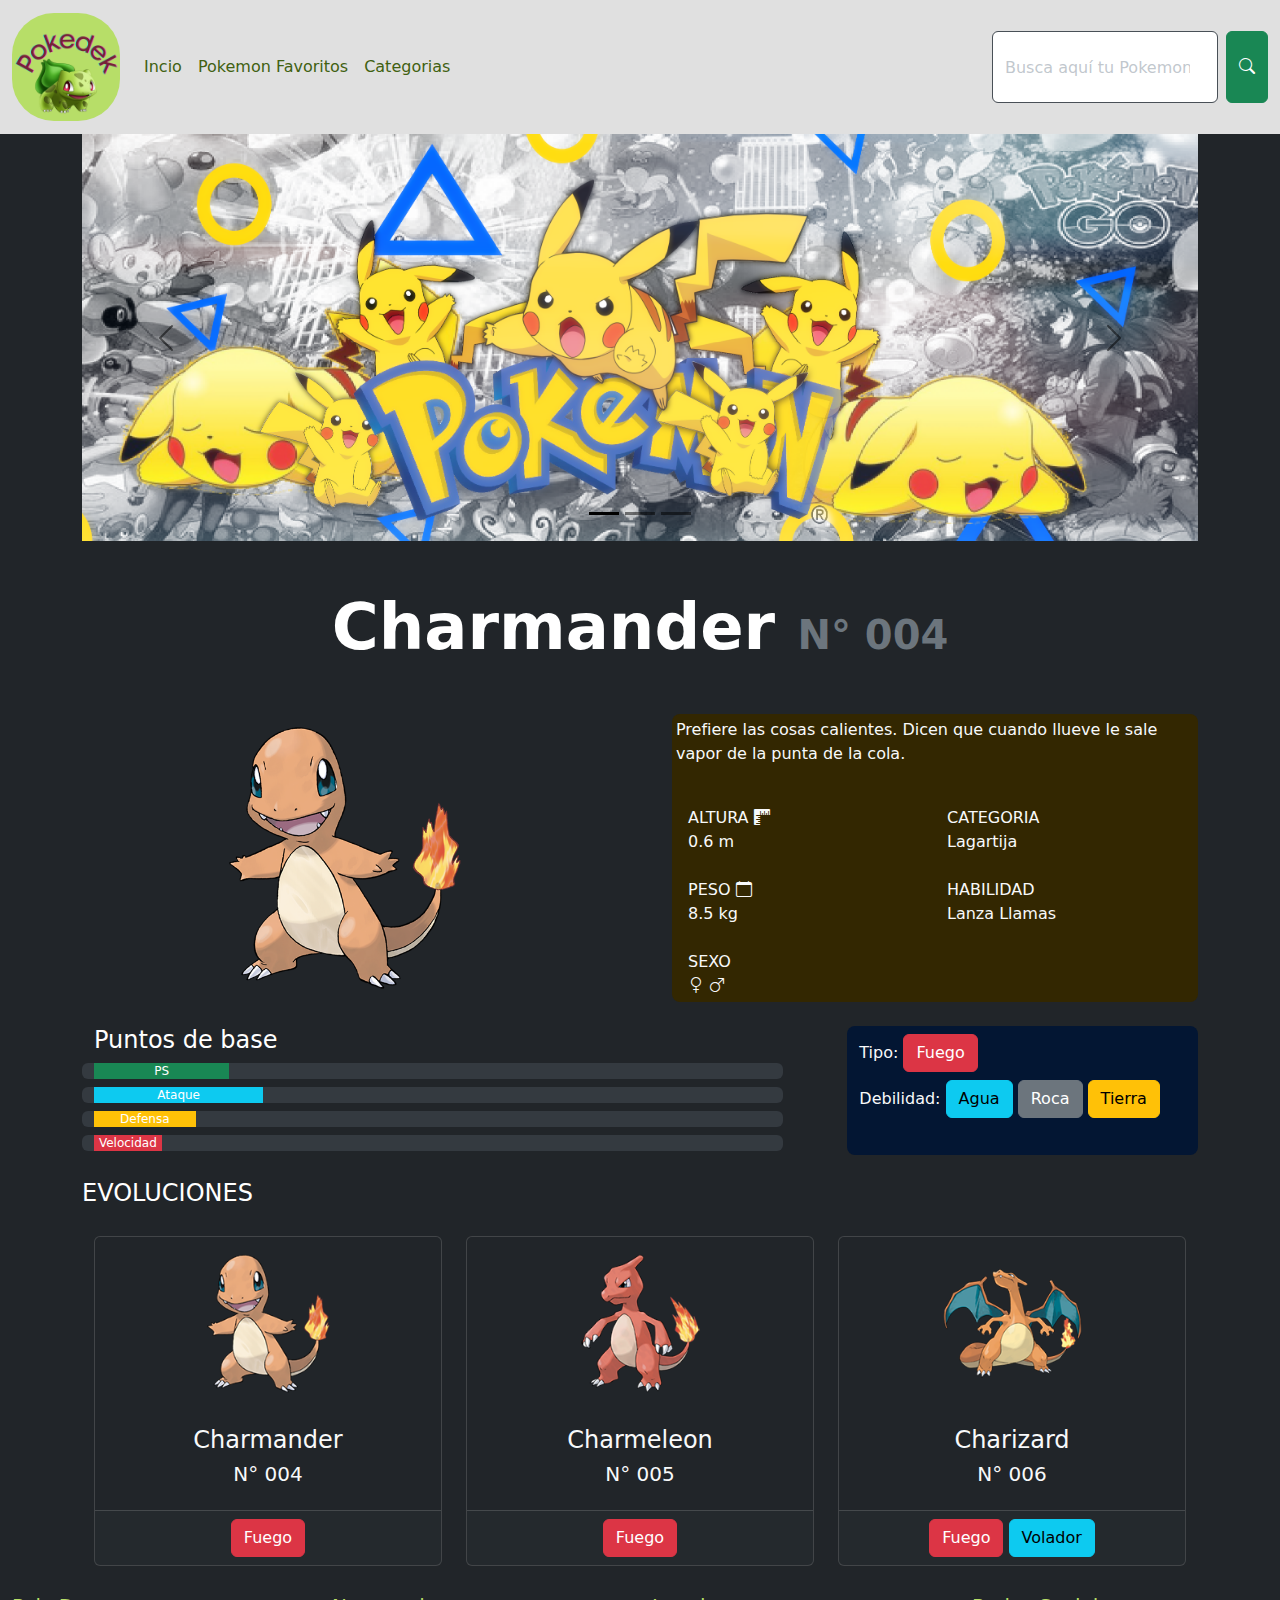
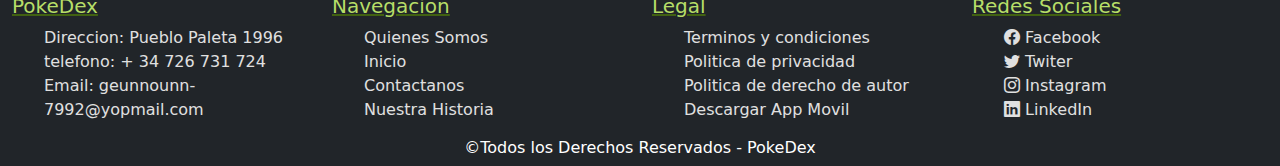
==== commit b9df56f4: "Merge branch 'dev' into navBar" ====
--- a/page/descripcionPokemon.html
+++ b/page/descripcionPokemon.html
@@ -1,19 +1,25 @@
 <!DOCTYPE html>
 <html lang="es" data-bs-theme="dark">
-<head>
-    <meta charset="UTF-8">
-    <meta http-equiv="X-UA-Compatible" content="IE=edge">
-    <meta name="viewport" content="width=device-width, initial-scale=1.0">
-    <meta name="description" content="pagina de PokeDex">
-    <meta name="keybords" content="Pokemon, pikachu, ash, pokedex, agregar mas  ">
-    <meta name="author" content="Rusco German André, Garcia Moya Priscila Belen, Ramos Emilia Belen, Romero Uro, Juan Gerardo">
+  <head>
+    <meta charset="UTF-8" />
+    <meta http-equiv="X-UA-Compatible" content="IE=edge" />
+    <meta name="viewport" content="width=device-width, initial-scale=1.0" />
+    <meta name="description" content="pagina de PokeDex" />
+    <meta
+      name="keybords"
+      content="Pokemon, pikachu, ash, pokedex, agregar mas  "
+    />
+    <meta
+      name="author"
+      content="Rusco German André, Garcia Moya Priscila Belen, Ramos Emilia Belen, Romero Uro, Juan Gerardo"
+    />
+    <title>PokeDex</title>
     <link rel="stylesheet" href="/css/bootstrap.min.css" />
-    <link rel="stylesheet" href="https://cdn.jsdelivr.net/npm/bootstrap-icons@1.10.3/font/bootstrap-icons.css">
     <link rel="stylesheet" href="/css/styles.css" />
     <title>PokeDex</title>
 </head>
-<body>
-    <header>
+  <body>
+   <header>
         <nav class="navbar navbar-expand-lg navbar-light" id="navBar-PokeDex">
             <section class="container-fluid">
               <a class="navbar-brand" href="../index.html" ><img src="/img/logoPokedek.png" alt="logoPokedek" ></a>
@@ -40,8 +46,295 @@
             </section>
           </nav>
     </header>
-    <main></main>
-    <footer>
+
+    <main class="container">
+      <!--Carrousel-->
+      <section id="carousel" class="carousel slide">
+        <div class="carousel-indicators">
+          <button
+            type="button"
+            data-bs-target="#carousel"
+            data-bs-slide-to="0"
+            class="active"
+            aria-current="true"
+            aria-label="Slide 1"
+          ></button>
+          <button
+            type="button"
+            data-bs-target="#carousel"
+            data-bs-slide-to="1"
+            aria-label="Slide 2"
+          ></button>
+          <button
+            type="button"
+            data-bs-target="#carousel"
+            data-bs-slide-to="2"
+            aria-label="Slide 3"
+          ></button>
+        </div>
+        <div class="carousel-inner">
+          <div class="carousel-item active">
+            <img
+              src="/img/detallesPokemonCharmander/carrousel2.png"
+              class="d-block w-100 card-img"
+              alt="imagen banner 1"
+            />
+          </div>
+          <div class="carousel-item">
+            <img
+              src="/img/detallesPokemonCharmander/carrousel1.jpg"
+              class="d-block w-100 card-img"
+              alt="imagen banner 2"
+            />
+          </div>
+          <div class="carousel-item">
+            <img
+              src="/img/detallesPokemonCharmander/carrousel3.jpg"
+              class="d-block w-100 card-img"
+              alt="imagen banner 3"
+            />
+          </div>
+        </div>
+        <button
+          class="carousel-control-prev"
+          type="button"
+          data-bs-target="#carousel"
+          data-bs-slide="prev"
+        >
+          <span class="carousel-control-prev-icon" aria-hidden="true"></span>
+          <span class="visually-hidden">Previous</span>
+        </button>
+        <button
+          class="carousel-control-next"
+          type="button"
+          data-bs-target="#carousel"
+          data-bs-slide="next"
+        >
+          <span class="carousel-control-next-icon" aria-hidden="true"></span>
+          <span class="visually-hidden">Next</span>
+        </button>
+      </section>
+      <h2 class="pokemon-heading">
+        Charmander
+        <span class="text-secondary text-secondary fs-1"> N° 004</span>
+      </h2>
+      <section class="pokemon-grid mb-4">
+        <div class="hoverable">
+          <img
+            class="card-img img-charmander"
+            src="/img/detallesPokemonCharmander/charmander.png"
+            alt="imagen pokemon"
+          />
+        </div>
+        <article
+          class="pokemon-contenido text-light bg-warning-subtle rounded-3 p-1"
+        >
+          <p>
+            Prefiere las cosas calientes. Dicen que cuando llueve le sale vapor
+            de la punta de la cola.
+          </p>
+
+          <div class="container text-start">
+            <div class="row">
+              <div class="col-6">
+                <p class="d-block mb-0 mt-4 text-uppercase">
+                  Altura <i class="bi bi-rulers"></i>
+                </p>
+                0.6 m
+              </div>
+              <div class="col-6">
+                <p class="d-block mb-0 mt-4 text-uppercase">Categoria</p>
+                Lagartija
+              </div>
+
+              <div class="w-100"></div>
+
+              <div class="col-6">
+                <p class="d-block mb-0 mt-4 text-uppercase">
+                  Peso <i class="bi bi-calendar"></i>
+                </p>
+                8.5 kg
+              </div>
+              <div class="col-6">
+                <p class="d-block mb-0 mt-4 text-uppercase">Habilidad</p>
+                Lanza Llamas
+              </div>
+              <div class="w-100"></div>
+              <div class="col-12">
+                <p class="d-block mb-0 mt-4 text-uppercase">Sexo</p>
+                <i class="bi bi-gender-female"></i>
+                <i class="bi bi-gender-male"></i>
+              </div>
+            </div>
+          </div>
+        </article>
+      </section>
+      <section class="pokemonSkills-grid text-light">
+        <article class="container">
+          <h4>Puntos de base</h4>
+          <div class="row">
+            <div
+              class="progress col-12 mb-1"
+              role="progressbar"
+              aria-label="Success example"
+              aria-valuenow="25"
+              aria-valuemin="0"
+              aria-valuemax="100"
+            >
+              <div class="progress-bar bg-success" style="width: 20%">PS</div>
+            </div>
+            <div
+              class="progress col-12 my-1"
+              role="progressbar"
+              aria-label="Info example"
+              aria-valuenow="50"
+              aria-valuemin="0"
+              aria-valuemax="100"
+            >
+              <div class="progress-bar bg-info" style="width: 25%">Ataque</div>
+            </div>
+            <div
+              class="progress col-12 my-1"
+              role="progressbar"
+              aria-label="Warning example"
+              aria-valuenow="75"
+              aria-valuemin="0"
+              aria-valuemax="100"
+            >
+              <div class="progress-bar bg-warning" style="width: 15%">
+                Defensa
+              </div>
+            </div>
+            <div
+              class="progress col-12 my-1"
+              role="progressbar"
+              aria-label="Danger example"
+              aria-valuenow="100"
+              aria-valuemin="0"
+              aria-valuemax="100"
+            >
+              <div class="progress-bar bg-danger" style="width: 10%">
+                Velocidad
+              </div>
+            </div>
+          </div>
+        </article>
+        <article class="pokemon-contenido rounded-3 bg-primary-subtle">
+          <div class="container text-start">
+            <div class="row">
+              <div class="col-12">
+                <p class="d-block mb-0 mt-2">
+                  Tipo:
+                  <input
+                    class="btn btn-danger sinCursor"
+                    type="button"
+                    value="Fuego"
+                  />
+                </p>
+              </div>
+
+              <div class="w-100"></div>
+
+              <div class="col-12">
+                <p class="d-block mb-0 mt-2">
+                  Debilidad:
+                  <input
+                    class="btn btn-info sinCursor"
+                    type="button"
+                    value="Agua"
+                  />
+                  <input
+                    class="btn btn-secondary sinCursor"
+                    type="button"
+                    value="Roca"
+                  />
+                  <input
+                    class="btn btn-warning sinCursor"
+                    type="button"
+                    value="Tierra"
+                  />
+                </p>
+              </div>
+            </div>
+          </div>
+        </article>
+      </section>
+
+      <section class="card-group text-center mb-4">
+        <h4 class="mt-4 mb-5 text-uppercase">Evoluciones</h4>
+        <div class="container">
+          <div class="row g-4">
+            <article class="col-12 col-sm-6 col-lg-4 my-1">
+              <div class="card">
+                <img
+                  src="/img/detallesPokemonCharmander/charmanderEvolucion.png"
+                  class="card-img-top img-evoluciones"
+                  alt="imagen charmander evolucion"
+                />
+                <div class="card-body">
+                  <h4 class="card-title text-light">Charmander</h4>
+                  <h5 class="text-light">N° 004</h5>
+                </div>
+                <div class="card-footer">
+                  <input
+                    class="btn btn-danger sinCursor"
+                    type="button"
+                    value="Fuego"
+                  />
+                </div>
+              </div>
+            </article>
+            <article class="col-12 col-sm-6 col-lg-4 my-1">
+              <div class="card">
+                <img
+                  src="/img/detallesPokemonCharmander/charmeleonEvolucion.png"
+                  class="card-img-top img-evoluciones"
+                  alt="imagen charmeleon evolucion"
+                />
+                <div class="card-body">
+                  <h4 class="card-title text-light">Charmeleon</h4>
+                  <h5 class="text-light">N° 005</h5>
+                </div>
+                <div class="card-footer">
+                  <input
+                    class="btn btn-danger sinCursor"
+                    type="button"
+                    value="Fuego"
+                  />
+                </div>
+              </div>
+            </article>
+            <article class="col-12 col-sm-6 col-lg-4 my-1">
+              <div class="card">
+                <img
+                  src="/img/detallesPokemonCharmander/charizardEvolucion.png"
+                  class="card-img-top img-evoluciones"
+                  alt="imagen charizard evolucion"
+                />
+                <div class="card-body">
+                  <h4 class="card-title text-light">Charizard</h4>
+                  <h5 class="text-light">N° 006</h5>
+                </div>
+                <div class="card-footer">
+                  <input
+                    class="btn btn-danger sinCursor"
+                    type="button"
+                    value="Fuego"
+                  />
+                  <input
+                    class="btn btn-info sinCursor"
+                    type="button"
+                    value="Volador"
+                  />
+                </div>
+              </div>
+            </article>
+          </div>
+        </div>
+      </section>
+    </main>
+       <footer>
+
         <section class="container-fluid">
             <article  class="row" id="cuerpoFooter">
                 <aside class="col-xl-3  col-sm-3 col-md-3">
@@ -85,6 +378,7 @@
             </article>
         </section>
     </footer>
-    <script src="../js/bootstrap.min.js"></script>
-</body>
-</html>+    <script src="/js/bootstrap.min.js"></script>
+  </body>
+</html>
+
--- a/css/styles.css
+++ b/css/styles.css
@@ -13,6 +13,7 @@
   justify-content: center;
 }
 #Error404 img {
+  padding-top: 10px;
   width: 97%;
   object-fit: cover;
   display: block;
@@ -34,6 +35,7 @@
 #cuerpoFooter ul {
   list-style: none;
 }
+
 #navBar-PokeDex{
   background-color: #e0e0e0;
  color: #b7de68;
@@ -53,3 +55,115 @@
   color: #416111;
 }
 
+
+
+/*================== Gerardo ===================================*/
+.sinCursor {
+  cursor: not-allowed;
+  pointer-events: none;
+}
+
+.card-img {
+  width: 100%;
+  object-fit: cover;
+}
+.img-charmander {
+  max-width: 70%;
+  margin: 0 auto;
+  display: none;
+}
+.img-evoluciones {
+  max-width: 50%;
+  margin: 0 auto;
+}
+[class*='-heading'] {
+  font-size: 4rem;
+  text-align: center;
+  font-weight: 700;
+  color: white;
+  margin: 3rem 0;
+}
+
+.pokemon-grid {
+  display: grid;
+  grid-template-columns: repeat(2, 1fr);
+  align-items: top;
+  gap: 4rem;
+}
+
+.pokemonSkills-grid {
+  display: grid;
+  grid-template-columns: 2fr 1fr;
+  align-items: top;
+  gap: 4rem;
+}
+
+.hoverable {
+  display: inline-block;
+  background: center url('/img/detallesPokemonCharmander/charmander.png')
+    no-repeat;
+  background-size: contain;
+}
+
+@media all and (min-width: 280px) and (max-width: 768px) {
+  .carousel {
+    display: none;
+  }
+  [class*='-heading'] {
+    font-size: 4rem;
+    text-align: center;
+    align-items: center;
+    font-weight: 400;
+    color: red;
+    margin: 3rem 0;
+  }
+  .pokemon-grid {
+    grid-template-columns: repeat(1, 1fr);
+  }
+  .pokemonSkills-grid {
+    grid-template-columns: repeat(1, 1fr);
+  }
+  .img-charmander {
+    max-width: 100%;
+    display: block;
+  }
+}
+
+@media all and (min-width: 769px) {
+  .hoverable:hover {
+    background-image: url('/img/detallesPokemonCharmander/lanzallamasCharmander.gif');
+  }
+}
+/*================== FIN Gerardo =================================*/
+/*================== German ===================================*/
+.imgCardAcercaNosotros img{
+  width: 227px;
+  height: 272px;
+  object-fit: cover;
+  display: block;
+  margin: auto;
+}
+#cardQuienesSomos .card {
+  border: none;
+}
+#cardQuienesSomos .card-title{
+  color: #e88c68;
+}
+#cardQuienesSomos .card-text {
+text-align: justify;
+color: #e0e0e0;
+}
+@media all and (max-width: 770px) {
+
+  .imgCardAcercaNosotros  img{
+    width: 264px;
+    height: 255px;
+    object-fit: cover;
+    display: block;
+    margin: auto;
+}
+}
+/*================== FIN German =================================*/
+
+
+
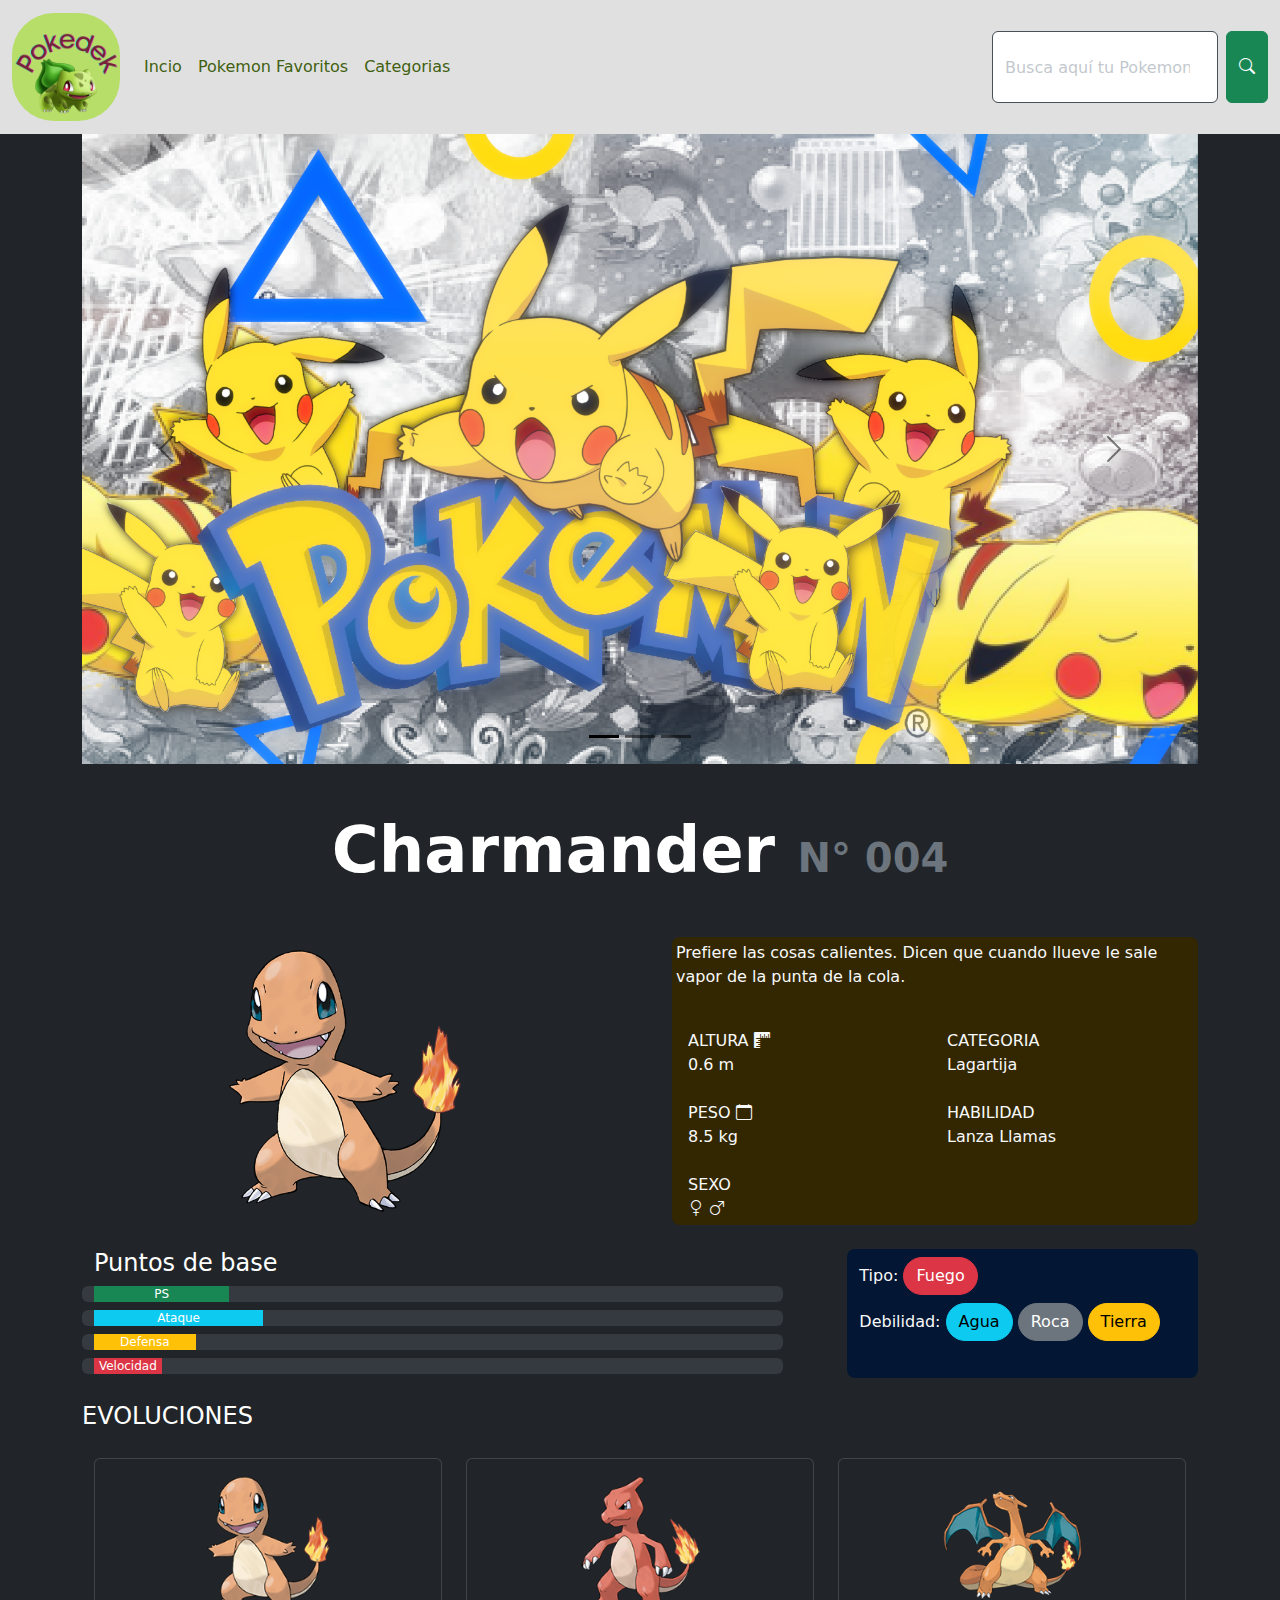
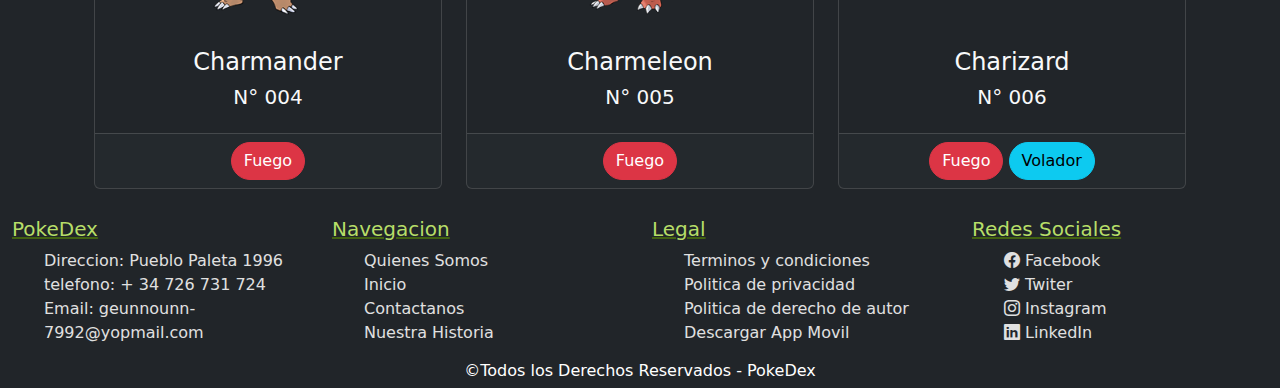
==== commit 07ca9c77: "cambios en estilo y clase" ====
--- a/page/descripcionPokemon.html
+++ b/page/descripcionPokemon.html
@@ -226,7 +226,7 @@
                 <p class="d-block mb-0 mt-2">
                   Tipo:
                   <input
-                    class="btn btn-danger sinCursor"
+                    class="btn btn-danger botonColor"
                     type="button"
                     value="Fuego"
                   />
@@ -239,17 +239,17 @@
                 <p class="d-block mb-0 mt-2">
                   Debilidad:
                   <input
-                    class="btn btn-info sinCursor"
+                    class="btn btn-info botonColor"
                     type="button"
                     value="Agua"
                   />
                   <input
-                    class="btn btn-secondary sinCursor"
+                    class="btn btn-secondary botonColor"
                     type="button"
                     value="Roca"
                   />
                   <input
-                    class="btn btn-warning sinCursor"
+                    class="btn btn-warning botonColor"
                     type="button"
                     value="Tierra"
                   />
@@ -277,7 +277,7 @@
                 </div>
                 <div class="card-footer">
                   <input
-                    class="btn btn-danger sinCursor"
+                    class="btn btn-danger botonColor"
                     type="button"
                     value="Fuego"
                   />
@@ -297,7 +297,7 @@
                 </div>
                 <div class="card-footer">
                   <input
-                    class="btn btn-danger sinCursor"
+                    class="btn btn-danger botonColor"
                     type="button"
                     value="Fuego"
                   />
@@ -317,12 +317,12 @@
                 </div>
                 <div class="card-footer">
                   <input
-                    class="btn btn-danger sinCursor"
+                    class="btn btn-danger botonColor"
                     type="button"
                     value="Fuego"
                   />
                   <input
-                    class="btn btn-info sinCursor"
+                    class="btn btn-info botonColor"
                     type="button"
                     value="Volador"
                   />
--- a/css/styles.css
+++ b/css/styles.css
@@ -54,6 +54,36 @@
 #navbarSupportedContent ul li a {
   color: #416111;
 }
+
+.carousel-inner img {
+  width: 100%;
+  height: 70vh;
+  object-fit: cover;
+}
+
+.card-container {
+  display: flex;
+  justify-content: space-around;
+  
+}
+
+.colorPlanta {
+background-color:rgb(75, 214, 121) ;
+}
+
+.colorVeneno {
+  background-color: blueviolet;
+}
+
+.botonColor {
+  cursor: not-allowed;
+  pointer-events: none;
+  border-radius: 40px;
+}
+
+.block{
+  display: block
+  }
 
 
 
